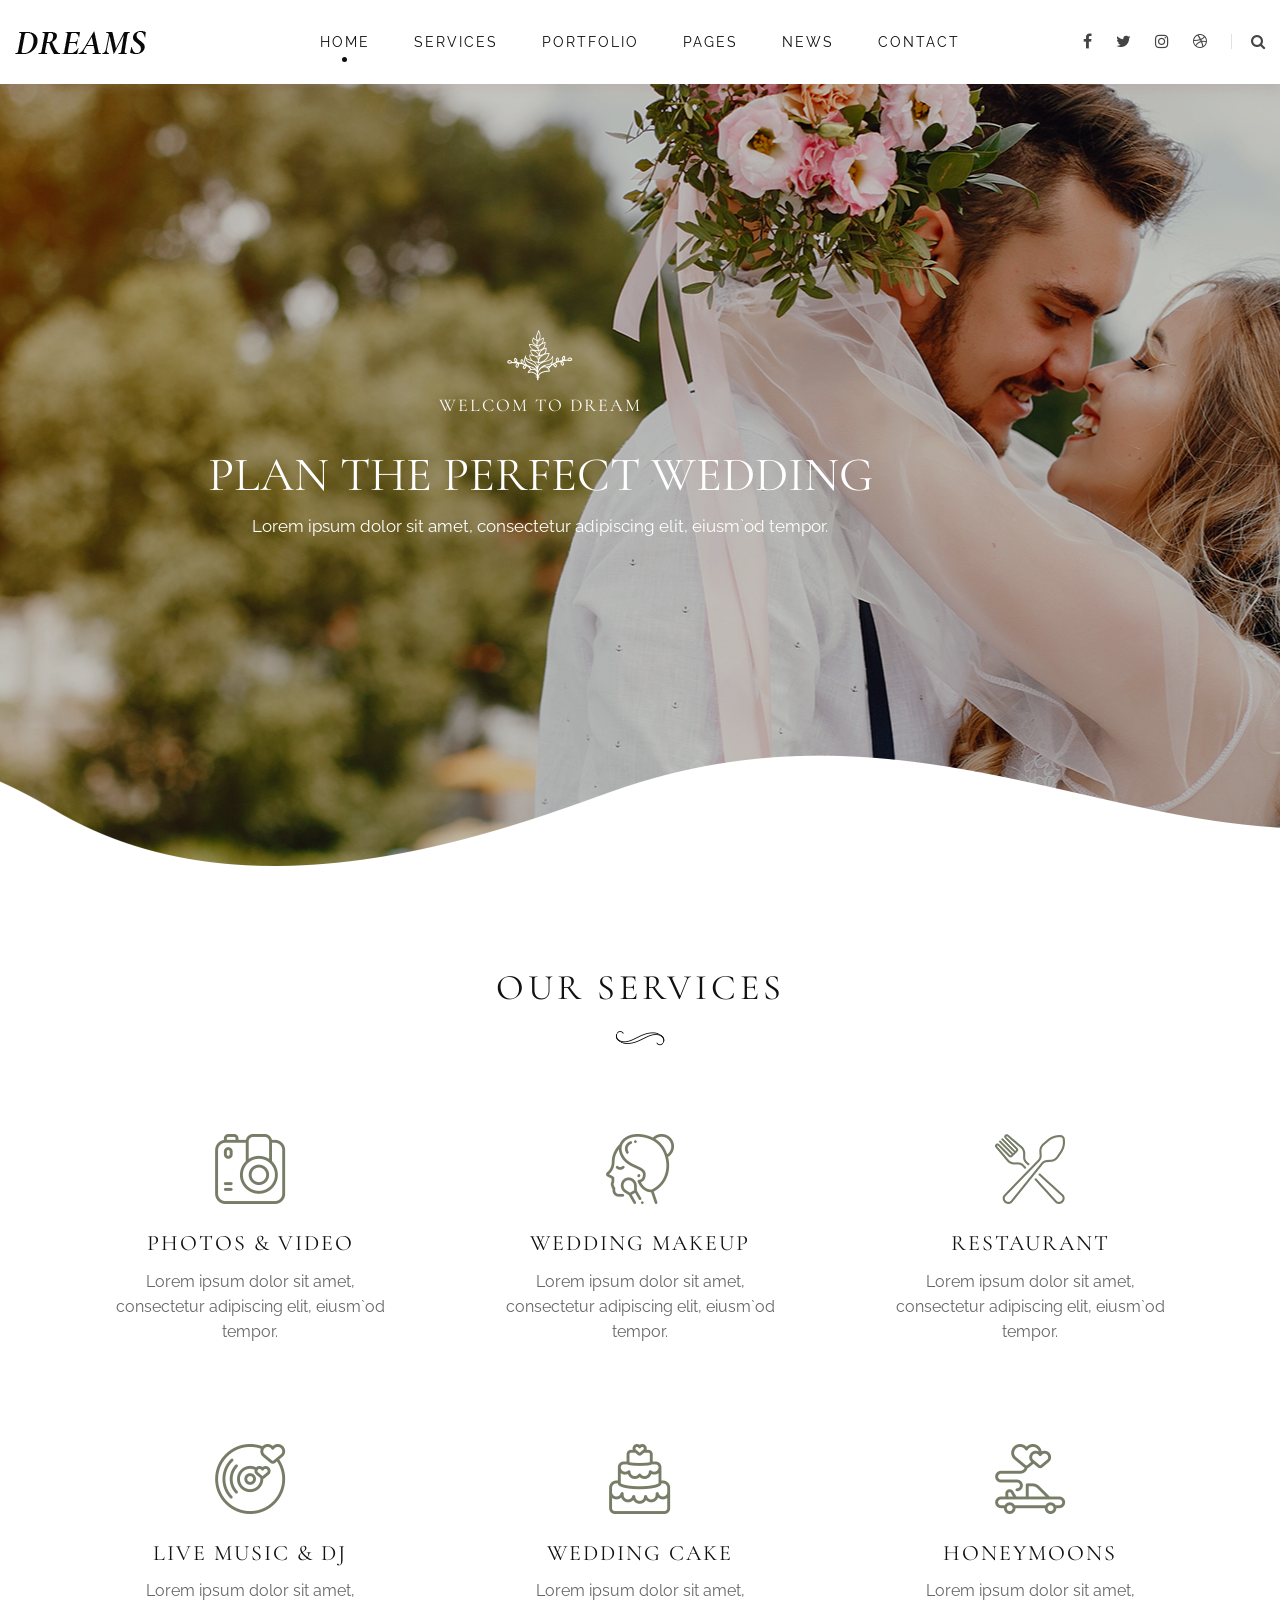
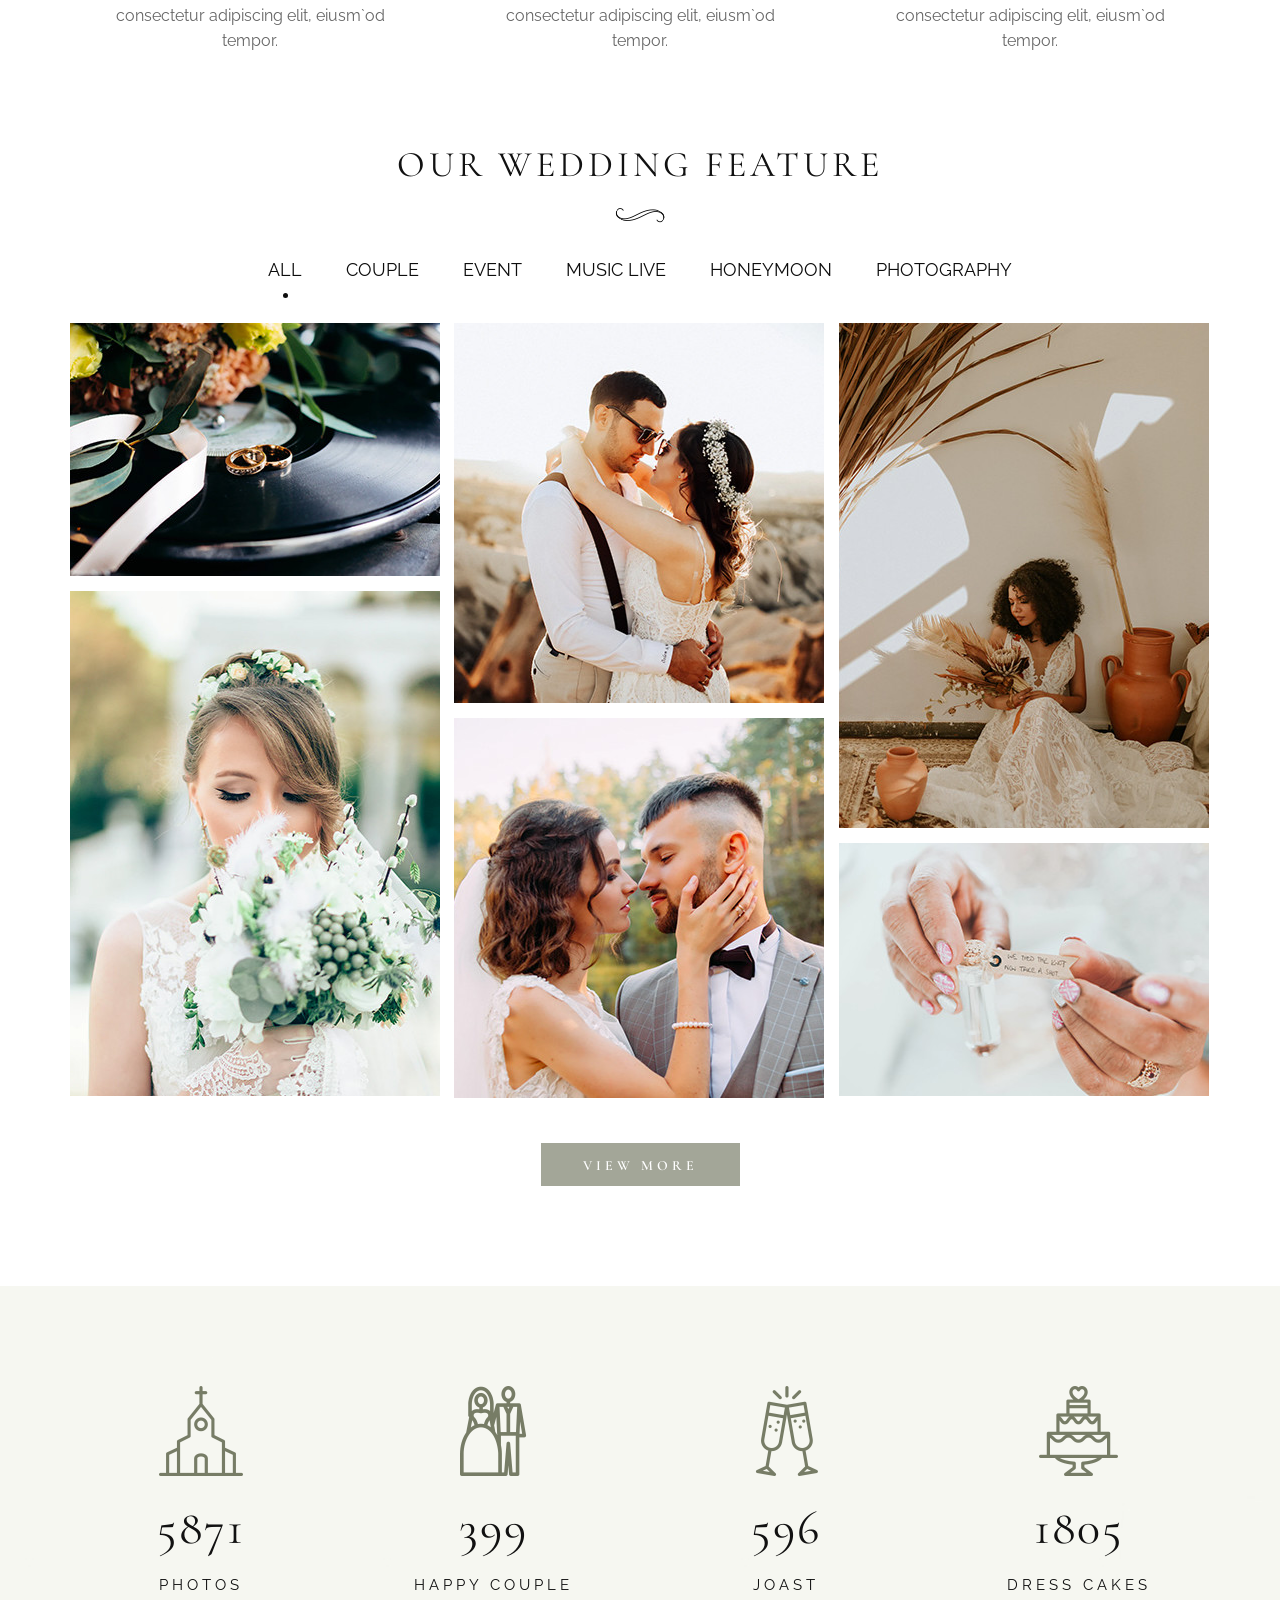
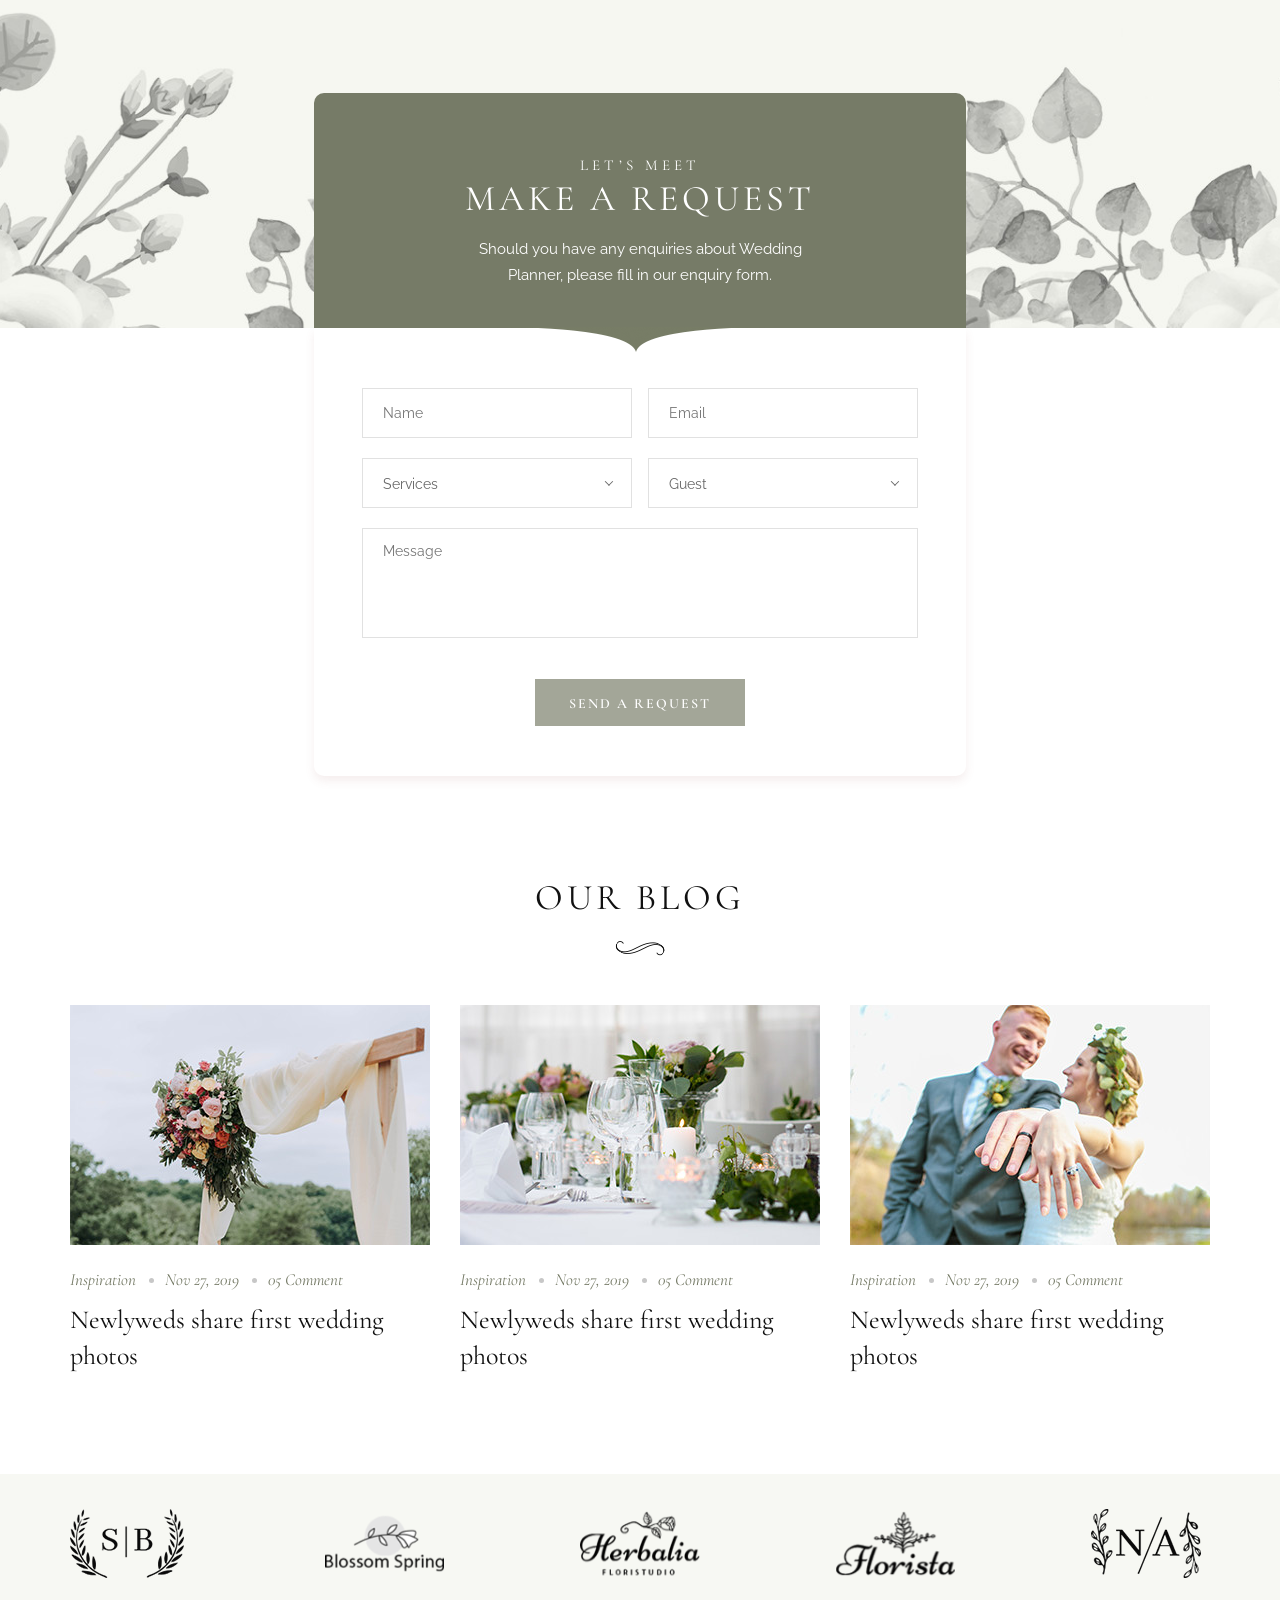
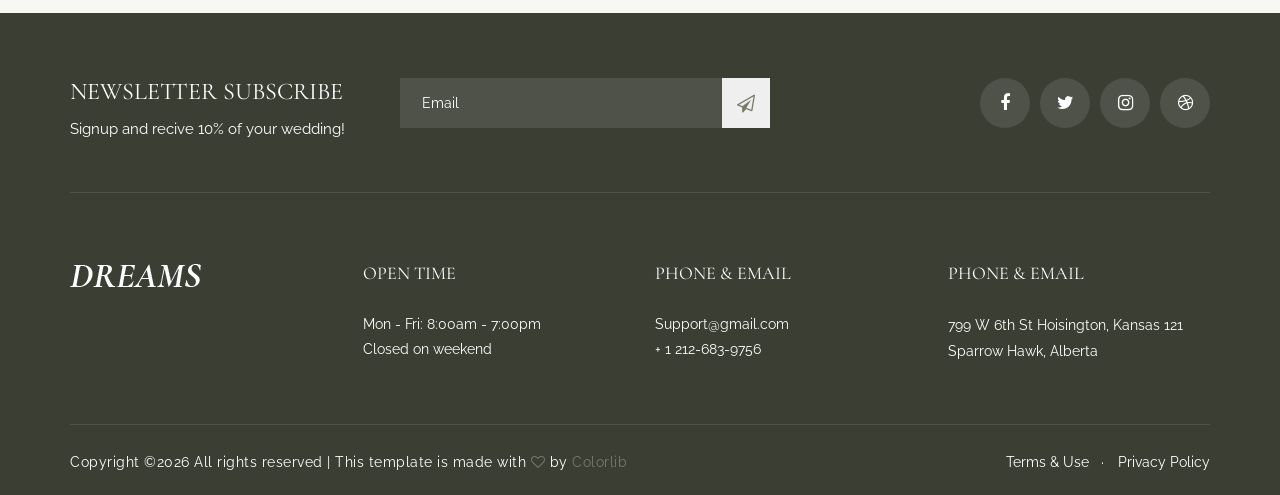
==== index.html @ 6c82a62d "added files" ====
<!DOCTYPE html>
<html lang="zxx">

<head>
    <meta charset="UTF-8">
    <meta name="description" content="Dreams Template">
    <meta name="keywords" content="Dreams, unica, creative, html">
    <meta name="viewport" content="width=device-width, initial-scale=1.0">
    <meta http-equiv="X-UA-Compatible" content="ie=edge">
    <title>Svatba Veroniky & Šimona | 2. října 2020 13:30</title>

    <!-- Google Font -->
    <link href="https://fonts.googleapis.com/css2?family=Raleway:wght@300;400;500;600;700;800;900&display=swap"
    rel="stylesheet">
    <link href="https://fonts.googleapis.com/css2?family=Cormorant+Garamond:wght@400;500;600;700&display=swap"
    rel="stylesheet">

    <!-- Css Styles -->
    <link rel="stylesheet" href="css/bootstrap.min.css" type="text/css">
    <link rel="stylesheet" href="css/font-awesome.min.css" type="text/css">
    <link rel="stylesheet" href="css/elegant-icons.css" type="text/css">
    <link rel="stylesheet" href="css/owl.carousel.min.css" type="text/css">
    <link rel="stylesheet" href="css/nice-select.css" type="text/css">
    <link rel="stylesheet" href="css/magnific-popup.css" type="text/css">
    <link rel="stylesheet" href="css/slicknav.min.css" type="text/css">
    <link rel="stylesheet" href="css/style.css" type="text/css">
</head>

<body>
    <!-- Page Preloder -->
    <div id="preloder">
        <div class="loader"></div>
    </div>

    <!-- Header Section Begin -->
    <header class="header">
        <div class="container-fluid">
            <div class="row">
                <div class="col-lg-2 col-md-2">
                    <div class="header__logo">
                        <a href="#"><img src="img/logo.png" alt=""></a>
                    </div>
                </div>
                <div class="col-lg-8 col-md-9">
                    <nav class="header__menu mobile-menu">
                        <ul>
                            <li class="active"><a href="./index.html">Home</a></li>
                            <li><a href="./services.html">Services</a></li>
                            <li><a href="./portfolio.html">Portfolio</a></li>
                            <li><a href="#">Pages</a>
                                <ul class="dropdown">
                                    <li><a href="./about.html">About</a></li>
                                    <li><a href="./team.html">Team</a></li>
                                    <li><a href="./blog-details.html">Blog Details</a></li>
                                </ul>
                            </li>
                            <li><a href="./blog.html">News</a></li>
                            <li><a href="./contact.html">Contact</a></li>
                        </ul>
                    </nav>
                </div>
                <div class="col-lg-2 col-md-1">
                    <div class="header__right">
                        <div class="header__right__social">
                            <a href="#"><i class="fa fa-facebook"></i></a>
                            <a href="#"><i class="fa fa-twitter"></i></a>
                            <a href="#"><i class="fa fa-instagram"></i></a>
                            <a href="#"><i class="fa fa-dribbble"></i></a>
                        </div>
                        <div class="header__right__search">
                            <a href="#" class="search-switch"><i class="fa fa-search"></i></a>
                        </div>
                    </div>
                </div>
            </div>
            <div id="mobile-menu-wrap"></div>
        </div>
    </header>
    <!-- Header End -->

    <!-- Hero Section Begin -->
    <section class="hero set-bg" data-setbg="img/hero.png">
        <div class="container-fluid">
            <div class="hero__text">
                <img src="img/icon/hi.png" alt="">
                <h5>Welcom to Dream</h5>
                <h2>Plan the perfect wedding</h2>
                <p>Lorem ipsum dolor sit amet, consectetur adipiscing elit, eiusm`od tempor. </p>
            </div>
        </div>
    </section>
    <!-- Hero Section End -->

    <!-- Services Section Begin -->
    <section class="services spad">
        <div class="container">
            <div class="row">
                <div class="col-lg-12">
                    <div class="section-title">
                        <h2>Our services</h2>
                        <img src="img/icon/ti.png" alt="">
                    </div>
                </div>
            </div>
            <div class="row">
                <div class="col-lg-4 col-md-6 col-sm-6">
                    <div class="services__item">
                        <img src="img/icon/si-1.png" alt="">
                        <h4>Photos & Video</h4>
                        <p>Lorem ipsum dolor sit amet, consectetur adipiscing elit, eiusm`od tempor.</p>
                    </div>
                </div>
                <div class="col-lg-4 col-md-6 col-sm-6">
                    <div class="services__item">
                        <img src="img/icon/si-2.png" alt="">
                        <h4>Wedding Makeup</h4>
                        <p>Lorem ipsum dolor sit amet, consectetur adipiscing elit, eiusm`od tempor.</p>
                    </div>
                </div>
                <div class="col-lg-4 col-md-6 col-sm-6">
                    <div class="services__item">
                        <img src="img/icon/si-3.png" alt="">
                        <h4>Restaurant</h4>
                        <p>Lorem ipsum dolor sit amet, consectetur adipiscing elit, eiusm`od tempor.</p>
                    </div>
                </div>
                <div class="col-lg-4 col-md-6 col-sm-6">
                    <div class="services__item">
                        <img src="img/icon/si-4.png" alt="">
                        <h4>Live Music & DJ</h4>
                        <p>Lorem ipsum dolor sit amet, consectetur adipiscing elit, eiusm`od tempor.</p>
                    </div>
                </div>
                <div class="col-lg-4 col-md-6 col-sm-6">
                    <div class="services__item">
                        <img src="img/icon/si-5.png" alt="">
                        <h4>Wedding cake</h4>
                        <p>Lorem ipsum dolor sit amet, consectetur adipiscing elit, eiusm`od tempor.</p>
                    </div>
                </div>
                <div class="col-lg-4 col-md-6 col-sm-6">
                    <div class="services__item">
                        <img src="img/icon/si-6.png" alt="">
                        <h4>Honeymoons</h4>
                        <p>Lorem ipsum dolor sit amet, consectetur adipiscing elit, eiusm`od tempor.</p>
                    </div>
                </div>
            </div>
        </div>
    </section>
    <!-- Services Section End -->

    <!-- Feature Section Begin -->
    <section class="features spad">
        <div class="container">
            <div class="row">
                <div class="col-lg-12">
                    <div class="section-title">
                        <h2>Our wedding feature</h2>
                        <img src="img/icon/ti.png" alt="">
                    </div>
                    <ul class="filter__controls">
                        <li class="active" data-filter="*">All</li>
                        <li data-filter=".couple">Couple</li>
                        <li data-filter=".event">Event</li>
                        <li data-filter=".music">Music Live</li>
                        <li data-filter=".honeymoon">Honeymoon</li>
                        <li data-filter=".photography">Photography</li>
                    </ul>
                </div>
            </div>
            <div class="feature__gallery">
                <div class="grid-sizer"></div>
                <div class="fg__item photography set-bg" data-setbg="img/features/feature-1.jpg">
                    <div class="fg__item__text">
                        <span>Ceremonies</span>
                        <h2>Christina & Evelyn</h2>
                    </div>
                </div>
                <div class="fg__item honeymoon mid_item set-bg" data-setbg="img/features/feature-2.jpg">
                    <div class="fg__item__text">
                        <span>Ceremonies</span>
                        <h2>Christina & Evelyn</h2>
                    </div>
                </div>
                <div class="fg__item music large_item set-bg" data-setbg="img/features/feature-3.jpg">
                    <div class="fg__item__text">
                        <span>Ceremonies</span>
                        <h2>Christina & Evelyn</h2>
                    </div>
                </div>
                <div class="fg__item event large_item set-bg" data-setbg="img/features/feature-4.jpg">
                    <div class="fg__item__text">
                        <span>Ceremonies</span>
                        <h2>Christina & Evelyn</h2>
                    </div>
                </div>
                <div class="fg__item couple mid_item set-bg" data-setbg="img/features/feature-5.jpg">
                    <div class="fg__item__text">
                        <span>Ceremonies</span>
                        <h2>Christina & Evelyn</h2>
                    </div>
                </div>
                <div class="fg__item photography set-bg" data-setbg="img/features/feature-6.jpg">
                    <div class="fg__item__text">
                        <span>Ceremonies</span>
                        <h2>Christina & Evelyn</h2>
                    </div>
                </div>
            </div>
            <div class="row">
                <div class="col-lg-12 text-center">
                    <div class="load__more">
                        <a href="#" class="primary-btn">View more</a>
                    </div>
                </div>
            </div>
        </div>
    </section>
    <!-- Feature Section End -->

    <!-- Counter Section Begin -->
    <div class="counter spad set-bg" data-setbg="img/counter-bg.jpg">
        <div class="container">
            <div class="row">
                <div class="col-lg-3 col-md-3 col-sm-6">
                    <div class="counter__item">
                        <img src="img/icon/ci-1.png" alt="">
                        <h2 class="counter_num">8365</h2>
                        <p>Photos</p>
                    </div>
                </div>
                <div class="col-lg-3 col-md-3 col-sm-6">
                    <div class="counter__item">
                        <img src="img/icon/ci-2.png" alt="">
                        <h2 class="counter_num">568</h2>
                        <p>Happy Couple</p>
                    </div>
                </div>
                <div class="col-lg-3 col-md-3 col-sm-6">
                    <div class="counter__item">
                        <img src="img/icon/ci-3.png" alt="">
                        <h2 class="counter_num">849</h2>
                        <p>Joast</p>
                    </div>
                </div>
                <div class="col-lg-3 col-md-3 col-sm-6">
                    <div class="counter__item">
                        <img src="img/icon/ci-4.png" alt="">
                        <h2 class="counter_num">2574</h2>
                        <p>Dress Cakes</p>
                    </div>
                </div>
            </div>
        </div>
    </div>
    <!-- Counter Section End -->

    <!-- Request Form Section Begin -->
    <section class="request">
        <div class="container">
            <div class="row d-flex justify-content-center">
                <div class="col-lg-7">
                    <div class="request__form">
                        <div class="section-title">
                            <span>let’s meet</span>
                            <h2>Make a request</h2>
                            <p>Should you have any enquiries about Wedding Planner, please fill in our enquiry form.</p>
                        </div>
                        <form action="#">
                            <div class="row">
                                <div class="col-lg-6 col-md-6 col-sm-6 px-2">
                                    <input type="text" placeholder="Name">
                                </div>
                                <div class="col-lg-6 col-md-6 col-sm-6 px-2">
                                    <input type="text" placeholder="Email">
                                </div>
                                <div class="col-lg-6 col-md-6 col-sm-6 px-2">
                                    <select>
                                        <option value="">Services</option>
                                        <option value="">Option 1</option>
                                        <option value="">Option 2</option>
                                    </select>
                                </div>
                                <div class="col-lg-6 col-md-6 col-sm-6 px-2">
                                    <select>
                                        <option value="">Guest</option>
                                        <option value="">Option 1</option>
                                        <option value="">Option 2</option>
                                    </select>
                                </div>
                                <div class="col-lg-12 px-2 text-center">
                                    <textarea placeholder="Message"></textarea>
                                    <button type="submit" class="site-btn">send a request</button>
                                </div>
                            </div>
                        </form>
                    </div>
                </div>
            </div>
        </div>
    </section>
    <!-- Request Form Section End -->

    <!-- Latest Blog Section Begin -->
    <section class="latest spad">
        <div class="container">
            <div class="row">
                <div class="col-lg-12">
                    <div class="section-title">
                        <h2>Our blog</h2>
                        <img src="img/icon/ti.png" alt="">
                    </div>
                </div>
            </div>
            <div class="row">
                <div class="col-lg-4 col-md-4 col-sm-6">
                    <div class="latest__item">
                        <img src="img/blog/latest-1.jpg" alt="">
                        <ul>
                            <li>Inspiration</li>
                            <li>Nov 27, 2019</li>
                            <li>05 Comment</li>
                        </ul>
                        <h4><a href="#">Newlyweds share first wedding photos</a></h4>
                    </div>
                </div>
                <div class="col-lg-4 col-md-4 col-sm-6">
                    <div class="latest__item">
                        <img src="img/blog/latest-2.jpg" alt="">
                        <ul>
                            <li>Inspiration</li>
                            <li>Nov 27, 2019</li>
                            <li>05 Comment</li>
                        </ul>
                        <h4><a href="#">Newlyweds share first wedding photos</a></h4>
                    </div>
                </div>
                <div class="col-lg-4 col-md-4 col-sm-6">
                    <div class="latest__item">
                        <img src="img/blog/latest-3.jpg" alt="">
                        <ul>
                            <li>Inspiration</li>
                            <li>Nov 27, 2019</li>
                            <li>05 Comment</li>
                        </ul>
                        <h4><a href="#">Newlyweds share first wedding photos</a></h4>
                    </div>
                </div>
            </div>
        </div>
    </section>
    <!-- Latest Blog Section End -->

    <!-- Logo Begin -->
    <div class="logo">
        <div class="container">
            <div class="row">
                <div class="col-lg-12">
                    <div class="logo__carousel owl-carousel">
                        <div class="logo__item">
                            <a href="#"><img src="img/logo-carousel/lc-1.png" alt=""></a>
                        </div>
                        <div class="logo__item">
                            <a href="#"><img src="img/logo-carousel/lc-2.png" alt=""></a>
                        </div>
                        <div class="logo__item">
                            <a href="#"><img src="img/logo-carousel/lc-3.png" alt=""></a>
                        </div>
                        <div class="logo__item">
                            <a href="#"><img src="img/logo-carousel/lc-4.png" alt=""></a>
                        </div>
                        <div class="logo__item">
                            <a href="#"><img src="img/logo-carousel/lc-5.png" alt=""></a>
                        </div>
                    </div>
                </div>
            </div>
        </div>
    </div>
    <!-- Logo End -->

    <!-- Footer Section Begin -->
    <footer class="footer">
        <div class="container">
            <div class="footer__top">
                <div class="row">
                    <div class="col-lg-8 col-md-6">
                        <div class="footer___subscribe">
                            <div class="footer__subscribe__text">
                                <h4>Newsletter Subscribe</h4>
                                <p>Signup and recive 10% of your wedding!</p>
                            </div>
                            <div class="footer__subscribe__form">
                                <form action="#">
                                    <input type="text" placeholder="Email">
                                    <button type="submit"><i class="fa fa-send-o"></i></button>
                                </form>
                            </div>
                        </div>
                    </div>
                    <div class="col-lg-4 col-md-6">
                        <div class="footer__social">
                            <a href="#"><i class="fa fa-facebook"></i></a>
                            <a href="#"><i class="fa fa-twitter"></i></a>
                            <a href="#"><i class="fa fa-instagram"></i></a>
                            <a href="#"><i class="fa fa-dribbble"></i></a>
                        </div>
                    </div>
                </div>
            </div>
            <div class="row">
                <div class="col-lg-3 col-md-3 col-sm-6">
                    <div class="footer__logo">
                        <a href="#"><img src="img/footer-logo.png" alt=""></a>
                    </div>
                </div>
                <div class="col-lg-3 col-md-3 col-sm-6">
                    <div class="footer__widget">
                        <h5>open time</h5>
                        <ul>
                            <li>Mon - Fri: 8:00am - 7:00pm</li>
                            <li>Closed on weekend</li>
                        </ul>
                    </div>
                </div>
                <div class="col-lg-3 col-md-3 col-sm-6">
                    <div class="footer__widget">
                        <h5>Phone & email</h5>
                        <ul>
                            <li>Support@gmail.com</li>
                            <li>+ 1 212-683-9756</li>
                        </ul>
                    </div>
                </div>
                <div class="col-lg-3 col-md-3 col-sm-6">
                    <div class="footer__widget">
                        <h5>Phone & email</h5>
                        <p>799 W 6th St Hoisington, Kansas 121 Sparrow Hawk, Alberta</p>
                    </div>
                </div>
            </div>
            <div class="footer__copyright">
                <div class="row">
                    <div class="col-lg-7 col-md-7">
                        <!-- Link back to Colorlib can't be removed. Template is licensed under CC BY 3.0. -->
                        <p class="footer__copyright__text">Copyright &copy;<script>
                            document.write(new Date().getFullYear());
                        </script> All rights reserved | This template is made with <i class="fa fa-heart-o"
                        aria-hidden="true"></i> by <a href="https://colorlib.com" target="_blank">Colorlib</a>
                    </p>
                    <!-- Link back to Colorlib can't be removed. Template is licensed under CC BY 3.0. -->
                </div>
                <div class="col-lg-5 col-md-5">
                    <ul class="footer__copyright__widget">
                        <li><a href="#">Terms & Use</a></li>
                        <li><a href="#">Privacy Policy</a></li>
                    </ul>
                </div>
            </div>
        </div>
    </div>
</footer>
<!-- Footer Section End -->

<!-- Search model Begin -->
<div class="search-model">
    <div class="h-100 d-flex align-items-center justify-content-center">
        <div class="search-close-switch"><i class="icon_close"></i></div>
        <form class="search-model-form">
            <input type="text" id="search-input" placeholder="Search here.....">
        </form>
    </div>
</div>
<!-- Search model end -->

<!-- Js Plugins -->
<script src="js/jquery-3.3.1.min.js"></script>
<script src="js/bootstrap.min.js"></script>
<script src="js/jquery.magnific-popup.min.js"></script>
<script src="js/mixitup.min.js"></script>
<script src="js/jquery.nice-select.min.js"></script>
<script src="js/isotope.pkgd.min.js"></script>
<script src="js/masonry.pkgd.min.js"></script>
<script src="js/jquery.slicknav.js"></script>
<script src="js/owl.carousel.min.js"></script>
<script src="js/main.js"></script>
</body>

</html>
---- css/elegant-icons.css ----
@font-face {
	font-family: 'ElegantIcons';
	src:url('../fonts/ElegantIcons.eot');
	src:url('../fonts/ElegantIcons.eot?#iefix') format('embedded-opentype'),
		url('../fonts/ElegantIcons.woff') format('woff'),
		url('../fonts/ElegantIcons.ttf') format('truetype'),
		url('../fonts/ElegantIcons.svg#ElegantIcons') format('svg');
	font-weight: normal;
	font-style: normal;
}

/* Use the following CSS code if you want to use data attributes for inserting your icons */
[data-icon]:before {
	font-family: 'ElegantIcons';
	content: attr(data-icon);
	speak: none;
	font-weight: normal;
	font-variant: normal;
	text-transform: none;
	line-height: 1;
	-webkit-font-smoothing: antialiased;
	-moz-osx-font-smoothing: grayscale;
}

/* Use the following CSS code if you want to have a class per icon */
/*
Instead of a list of all class selectors,
you can use the generic selector below, but it's slower:
[class*="your-class-prefix"] {
*/
.arrow_up, .arrow_down, .arrow_left, .arrow_right, .arrow_left-up, .arrow_right-up, .arrow_right-down, .arrow_left-down, .arrow-up-down, .arrow_up-down_alt, .arrow_left-right_alt, .arrow_left-right, .arrow_expand_alt2, .arrow_expand_alt, .arrow_condense, .arrow_expand, .arrow_move, .arrow_carrot-up, .arrow_carrot-down, .arrow_carrot-left, .arrow_carrot-right, .arrow_carrot-2up, .arrow_carrot-2down, .arrow_carrot-2left, .arrow_carrot-2right, .arrow_carrot-up_alt2, .arrow_carrot-down_alt2, .arrow_carrot-left_alt2, .arrow_carrot-right_alt2, .arrow_carrot-2up_alt2, .arrow_carrot-2down_alt2, .arrow_carrot-2left_alt2, .arrow_carrot-2right_alt2, .arrow_triangle-up, .arrow_triangle-down, .arrow_triangle-left, .arrow_triangle-right, .arrow_triangle-up_alt2, .arrow_triangle-down_alt2, .arrow_triangle-left_alt2, .arrow_triangle-right_alt2, .arrow_back, .icon_minus-06, .icon_plus, .icon_close, .icon_check, .icon_minus_alt2, .icon_plus_alt2, .icon_close_alt2, .icon_check_alt2, .icon_zoom-out_alt, .icon_zoom-in_alt, .icon_search, .icon_box-empty, .icon_box-selected, .icon_minus-box, .icon_plus-box, .icon_box-checked, .icon_circle-empty, .icon_circle-slelected, .icon_stop_alt2, .icon_stop, .icon_pause_alt2, .icon_pause, .icon_menu, .icon_menu-square_alt2, .icon_menu-circle_alt2, .icon_ul, .icon_ol, .icon_adjust-horiz, .icon_adjust-vert, .icon_document_alt, .icon_documents_alt, .icon_pencil, .icon_pencil-edit_alt, .icon_pencil-edit, .icon_folder-alt, .icon_folder-open_alt, .icon_folder-add_alt, .icon_info_alt, .icon_error-oct_alt, .icon_error-circle_alt, .icon_error-triangle_alt, .icon_question_alt2, .icon_question, .icon_comment_alt, .icon_chat_alt, .icon_vol-mute_alt, .icon_volume-low_alt, .icon_volume-high_alt, .icon_quotations, .icon_quotations_alt2, .icon_clock_alt, .icon_lock_alt, .icon_lock-open_alt, .icon_key_alt, .icon_cloud_alt, .icon_cloud-upload_alt, .icon_cloud-download_alt, .icon_image, .icon_images, .icon_lightbulb_alt, .icon_gift_alt, .icon_house_alt, .icon_genius, .icon_mobile, .icon_tablet, .icon_laptop, .icon_desktop, .icon_camera_alt, .icon_mail_alt, .icon_cone_alt, .icon_ribbon_alt, .icon_bag_alt, .icon_creditcard, .icon_cart_alt, .icon_paperclip, .icon_tag_alt, .icon_tags_alt, .icon_trash_alt, .icon_cursor_alt, .icon_mic_alt, .icon_compass_alt, .icon_pin_alt, .icon_pushpin_alt, .icon_map_alt, .icon_drawer_alt, .icon_toolbox_alt, .icon_book_alt, .icon_calendar, .icon_film, .icon_table, .icon_contacts_alt, .icon_headphones, .icon_lifesaver, .icon_piechart, .icon_refresh, .icon_link_alt, .icon_link, .icon_loading, .icon_blocked, .icon_archive_alt, .icon_heart_alt, .icon_star_alt, .icon_star-half_alt, .icon_star, .icon_star-half, .icon_tools, .icon_tool, .icon_cog, .icon_cogs, .arrow_up_alt, .arrow_down_alt, .arrow_left_alt, .arrow_right_alt, .arrow_left-up_alt, .arrow_right-up_alt, .arrow_right-down_alt, .arrow_left-down_alt, .arrow_condense_alt, .arrow_expand_alt3, .arrow_carrot_up_alt, .arrow_carrot-down_alt, .arrow_carrot-left_alt, .arrow_carrot-right_alt, .arrow_carrot-2up_alt, .arrow_carrot-2dwnn_alt, .arrow_carrot-2left_alt, .arrow_carrot-2right_alt, .arrow_triangle-up_alt, .arrow_triangle-down_alt, .arrow_triangle-left_alt, .arrow_triangle-right_alt, .icon_minus_alt, .icon_plus_alt, .icon_close_alt, .icon_check_alt, .icon_zoom-out, .icon_zoom-in, .icon_stop_alt, .icon_menu-square_alt, .icon_menu-circle_alt, .icon_document, .icon_documents, .icon_pencil_alt, .icon_folder, .icon_folder-open, .icon_folder-add, .icon_folder_upload, .icon_folder_download, .icon_info, .icon_error-circle, .icon_error-oct, .icon_error-triangle, .icon_question_alt, .icon_comment, .icon_chat, .icon_vol-mute, .icon_volume-low, .icon_volume-high, .icon_quotations_alt, .icon_clock, .icon_lock, .icon_lock-open, .icon_key, .icon_cloud, .icon_cloud-upload, .icon_cloud-download, .icon_lightbulb, .icon_gift, .icon_house, .icon_camera, .icon_mail, .icon_cone, .icon_ribbon, .icon_bag, .icon_cart, .icon_tag, .icon_tags, .icon_trash, .icon_cursor, .icon_mic, .icon_compass, .icon_pin, .icon_pushpin, .icon_map, .icon_drawer, .icon_toolbox, .icon_book, .icon_contacts, .icon_archive, .icon_heart, .icon_profile, .icon_group, .icon_grid-2x2, .icon_grid-3x3, .icon_music, .icon_pause_alt, .icon_phone, .icon_upload, .icon_download, .social_facebook, .social_twitter, .social_pinterest, .social_googleplus, .social_tumblr, .social_tumbleupon, .social_wordpress, .social_instagram, .social_dribbble, .social_vimeo, .social_linkedin, .social_rss, .social_deviantart, .social_share, .social_myspace, .social_skype, .social_youtube, .social_picassa, .social_googledrive, .social_flickr, .social_blogger, .social_spotify, .social_delicious, .social_facebook_circle, .social_twitter_circle, .social_pinterest_circle, .social_googleplus_circle, .social_tumblr_circle, .social_stumbleupon_circle, .social_wordpress_circle, .social_instagram_circle, .social_dribbble_circle, .social_vimeo_circle, .social_linkedin_circle, .social_rss_circle, .social_deviantart_circle, .social_share_circle, .social_myspace_circle, .social_skype_circle, .social_youtube_circle, .social_picassa_circle, .social_googledrive_alt2, .social_flickr_circle, .social_blogger_circle, .social_spotify_circle, .social_delicious_circle, .social_facebook_square, .social_twitter_square, .social_pinterest_square, .social_googleplus_square, .social_tumblr_square, .social_stumbleupon_square, .social_wordpress_square, .social_instagram_square, .social_dribbble_square, .social_vimeo_square, .social_linkedin_square, .social_rss_square, .social_deviantart_square, .social_share_square, .social_myspace_square, .social_skype_square, .social_youtube_square, .social_picassa_square, .social_googledrive_square, .social_flickr_square, .social_blogger_square, .social_spotify_square, .social_delicious_square, .icon_printer, .icon_calulator, .icon_building, .icon_floppy, .icon_drive, .icon_search-2, .icon_id, .icon_id-2, .icon_puzzle, .icon_like, .icon_dislike, .icon_mug, .icon_currency, .icon_wallet, .icon_pens, .icon_easel, .icon_flowchart, .icon_datareport, .icon_briefcase, .icon_shield, .icon_percent, .icon_globe, .icon_globe-2, .icon_target, .icon_hourglass, .icon_balance, .icon_rook, .icon_printer-alt, .icon_calculator_alt, .icon_building_alt, .icon_floppy_alt, .icon_drive_alt, .icon_search_alt, .icon_id_alt, .icon_id-2_alt, .icon_puzzle_alt, .icon_like_alt, .icon_dislike_alt, .icon_mug_alt, .icon_currency_alt, .icon_wallet_alt, .icon_pens_alt, .icon_easel_alt, .icon_flowchart_alt, .icon_datareport_alt, .icon_briefcase_alt, .icon_shield_alt, .icon_percent_alt, .icon_globe_alt, .icon_clipboard {
	font-family: 'ElegantIcons';
	speak: none;
	font-style: normal;
	font-weight: normal;
	font-variant: normal;
	text-transform: none;
	line-height: 1;
	-webkit-font-smoothing: antialiased;
}
.arrow_up:before {
	content: "\21";
}
.arrow_down:before {
	content: "\22";
}
.arrow_left:before {
	content: "\23";
}
.arrow_right:before {
	content: "\24";
}
.arrow_left-up:before {
	content: "\25";
}
.arrow_right-up:before {
	content: "\26";
}
.arrow_right-down:before {
	content: "\27";
}
.arrow_left-down:before {
	content: "\28";
}
.arrow-up-down:before {
	content: "\29";
}
.arrow_up-down_alt:before {
	content: "\2a";
}
.arrow_left-right_alt:before {
	content: "\2b";
}
.arrow_left-right:before {
	content: "\2c";
}
.arrow_expand_alt2:before {
	content: "\2d";
}
.arrow_expand_alt:before {
	content: "\2e";
}
.arrow_condense:before {
	content: "\2f";
}
.arrow_expand:before {
	content: "\30";
}
.arrow_move:before {
	content: "\31";
}
.arrow_carrot-up:before {
	content: "\32";
}
.arrow_carrot-down:before {
	content: "\33";
}
.arrow_carrot-left:before {
	content: "\34";
}
.arrow_carrot-right:before {
	content: "\35";
}
.arrow_carrot-2up:before {
	content: "\36";
}
.arrow_carrot-2down:before {
	content: "\37";
}
.arrow_carrot-2left:before {
	content: "\38";
}
.arrow_carrot-2right:before {
	content: "\39";
}
.arrow_carrot-up_alt2:before {
	content: "\3a";
}
.arrow_carrot-down_alt2:before {
	content: "\3b";
}
.arrow_carrot-left_alt2:before {
	content: "\3c";
}
.arrow_carrot-right_alt2:before {
	content: "\3d";
}
.arrow_carrot-2up_alt2:before {
	content: "\3e";
}
.arrow_carrot-2down_alt2:before {
	content: "\3f";
}
.arrow_carrot-2left_alt2:before {
	content: "\40";
}
.arrow_carrot-2right_alt2:before {
	content: "\41";
}
.arrow_triangle-up:before {
	content: "\42";
}
.arrow_triangle-down:before {
	content: "\43";
}
.arrow_triangle-left:before {
	content: "\44";
}
.arrow_triangle-right:before {
	content: "\45";
}
.arrow_triangle-up_alt2:before {
	content: "\46";
}
.arrow_triangle-down_alt2:before {
	content: "\47";
}
.arrow_triangle-left_alt2:before {
	content: "\48";
}
.arrow_triangle-right_alt2:before {
	content: "\49";
}
.arrow_back:before {
	content: "\4a";
}
.icon_minus-06:before {
	content: "\4b";
}
.icon_plus:before {
	content: "\4c";
}
.icon_close:before {
	content: "\4d";
}
.icon_check:before {
	content: "\4e";
}
.icon_minus_alt2:before {
	content: "\4f";
}
.icon_plus_alt2:before {
	content: "\50";
}
.icon_close_alt2:before {
	content: "\51";
}
.icon_check_alt2:before {
	content: "\52";
}
.icon_zoom-out_alt:before {
	content: "\53";
}
.icon_zoom-in_alt:before {
	content: "\54";
}
.icon_search:before {
	content: "\55";
}
.icon_box-empty:before {
	content: "\56";
}
.icon_box-selected:before {
	content: "\57";
}
.icon_minus-box:before {
	content: "\58";
}
.icon_plus-box:before {
	content: "\59";
}
.icon_box-checked:before {
	content: "\5a";
}
.icon_circle-empty:before {
	content: "\5b";
}
.icon_circle-slelected:before {
	content: "\5c";
}
.icon_stop_alt2:before {
	content: "\5d";
}
.icon_stop:before {
	content: "\5e";
}
.icon_pause_alt2:before {
	content: "\5f";
}
.icon_pause:before {
	content: "\60";
}
.icon_menu:before {
	content: "\61";
}
.icon_menu-square_alt2:before {
	content: "\62";
}
.icon_menu-circle_alt2:before {
	content: "\63";
}
.icon_ul:before {
	content: "\64";
}
.icon_ol:before {
	content: "\65";
}
.icon_adjust-horiz:before {
	content: "\66";
}
.icon_adjust-vert:before {
	content: "\67";
}
.icon_document_alt:before {
	content: "\68";
}
.icon_documents_alt:before {
	content: "\69";
}
.icon_pencil:before {
	content: "\6a";
}
.icon_pencil-edit_alt:before {
	content: "\6b";
}
.icon_pencil-edit:before {
	content: "\6c";
}
.icon_folder-alt:before {
	content: "\6d";
}
.icon_folder-open_alt:before {
	content: "\6e";
}
.icon_folder-add_alt:before {
	content: "\6f";
}
.icon_info_alt:before {
	content: "\70";
}
.icon_error-oct_alt:before {
	content: "\71";
}
.icon_error-circle_alt:before {
	content: "\72";
}
.icon_error-triangle_alt:before {
	content: "\73";
}
.icon_question_alt2:before {
	content: "\74";
}
.icon_question:before {
	content: "\75";
}
.icon_comment_alt:before {
	content: "\76";
}
.icon_chat_alt:before {
	content: "\77";
}
.icon_vol-mute_alt:before {
	content: "\78";
}
.icon_volume-low_alt:before {
	content: "\79";
}
.icon_volume-high_alt:before {
	content: "\7a";
}
.icon_quotations:before {
	content: "\7b";
}
.icon_quotations_alt2:before {
	content: "\7c";
}
.icon_clock_alt:before {
	content: "\7d";
}
.icon_lock_alt:before {
	content: "\7e";
}
.icon_lock-open_alt:before {
	content: "\e000";
}
.icon_key_alt:before {
	content: "\e001";
}
.icon_cloud_alt:before {
	content: "\e002";
}
.icon_cloud-upload_alt:before {
	content: "\e003";
}
.icon_cloud-download_alt:before {
	content: "\e004";
}
.icon_image:before {
	content: "\e005";
}
.icon_images:before {
	content: "\e006";
}
.icon_lightbulb_alt:before {
	content: "\e007";
}
.icon_gift_alt:before {
	content: "\e008";
}
.icon_house_alt:before {
	content: "\e009";
}
.icon_genius:before {
	content: "\e00a";
}
.icon_mobile:before {
	content: "\e00b";
}
.icon_tablet:before {
	content: "\e00c";
}
.icon_laptop:before {
	content: "\e00d";
}
.icon_desktop:before {
	content: "\e00e";
}
.icon_camera_alt:before {
	content: "\e00f";
}
.icon_mail_alt:before {
	content: "\e010";
}
.icon_cone_alt:before {
	content: "\e011";
}
.icon_ribbon_alt:before {
	content: "\e012";
}
.icon_bag_alt:before {
	content: "\e013";
}
.icon_creditcard:before {
	content: "\e014";
}
.icon_cart_alt:before {
	content: "\e015";
}
.icon_paperclip:before {
	content: "\e016";
}
.icon_tag_alt:before {
	content: "\e017";
}
.icon_tags_alt:before {
	content: "\e018";
}
.icon_trash_alt:before {
	content: "\e019";
}
.icon_cursor_alt:before {
	content: "\e01a";
}
.icon_mic_alt:before {
	content: "\e01b";
}
.icon_compass_alt:before {
	content: "\e01c";
}
.icon_pin_alt:before {
	content: "\e01d";
}
.icon_pushpin_alt:before {
	content: "\e01e";
}
.icon_map_alt:before {
	content: "\e01f";
}
.icon_drawer_alt:before {
	content: "\e020";
}
.icon_toolbox_alt:before {
	content: "\e021";
}
.icon_book_alt:before {
	content: "\e022";
}
.icon_calendar:before {
	content: "\e023";
}
.icon_film:before {
	content: "\e024";
}
.icon_table:before {
	content: "\e025";
}
.icon_contacts_alt:before {
	content: "\e026";
}
.icon_headphones:before {
	content: "\e027";
}
.icon_lifesaver:before {
	content: "\e028";
}
.icon_piechart:before {
	content: "\e029";
}
.icon_refresh:before {
	content: "\e02a";
}
.icon_link_alt:before {
	content: "\e02b";
}
.icon_link:before {
	content: "\e02c";
}
.icon_loading:before {
	content: "\e02d";
}
.icon_blocked:before {
	content: "\e02e";
}
.icon_archive_alt:before {
	content: "\e02f";
}
.icon_heart_alt:before {
	content: "\e030";
}
.icon_star_alt:before {
	content: "\e031";
}
.icon_star-half_alt:before {
	content: "\e032";
}
.icon_star:before {
	content: "\e033";
}
.icon_star-half:before {
	content: "\e034";
}
.icon_tools:before {
	content: "\e035";
}
.icon_tool:before {
	content: "\e036";
}
.icon_cog:before {
	content: "\e037";
}
.icon_cogs:before {
	content: "\e038";
}
.arrow_up_alt:before {
	content: "\e039";
}
.arrow_down_alt:before {
	content: "\e03a";
}
.arrow_left_alt:before {
	content: "\e03b";
}
.arrow_right_alt:before {
	content: "\e03c";
}
.arrow_left-up_alt:before {
	content: "\e03d";
}
.arrow_right-up_alt:before {
	content: "\e03e";
}
.arrow_right-down_alt:before {
	content: "\e03f";
}
.arrow_left-down_alt:before {
	content: "\e040";
}
.arrow_condense_alt:before {
	content: "\e041";
}
.arrow_expand_alt3:before {
	content: "\e042";
}
.arrow_carrot_up_alt:before {
	content: "\e043";
}
.arrow_carrot-down_alt:before {
	content: "\e044";
}
.arrow_carrot-left_alt:before {
	content: "\e045";
}
.arrow_carrot-right_alt:before {
	content: "\e046";
}
.arrow_carrot-2up_alt:before {
	content: "\e047";
}
.arrow_carrot-2dwnn_alt:before {
	content: "\e048";
}
.arrow_carrot-2left_alt:before {
	content: "\e049";
}
.arrow_carrot-2right_alt:before {
	content: "\e04a";
}
.arrow_triangle-up_alt:before {
	content: "\e04b";
}
.arrow_triangle-down_alt:before {
	content: "\e04c";
}
.arrow_triangle-left_alt:before {
	content: "\e04d";
}
.arrow_triangle-right_alt:before {
	content: "\e04e";
}
.icon_minus_alt:before {
	content: "\e04f";
}
.icon_plus_alt:before {
	content: "\e050";
}
.icon_close_alt:before {
	content: "\e051";
}
.icon_check_alt:before {
	content: "\e052";
}
.icon_zoom-out:before {
	content: "\e053";
}
.icon_zoom-in:before {
	content: "\e054";
}
.icon_stop_alt:before {
	content: "\e055";
}
.icon_menu-square_alt:before {
	content: "\e056";
}
.icon_menu-circle_alt:before {
	content: "\e057";
}
.icon_document:before {
	content: "\e058";
}
.icon_documents:before {
	content: "\e059";
}
.icon_pencil_alt:before {
	content: "\e05a";
}
.icon_folder:before {
	content: "\e05b";
}
.icon_folder-open:before {
	content: "\e05c";
}
.icon_folder-add:before {
	content: "\e05d";
}
.icon_folder_upload:before {
	content: "\e05e";
}
.icon_folder_download:before {
	content: "\e05f";
}
.icon_info:before {
	content: "\e060";
}
.icon_error-circle:before {
	content: "\e061";
}
.icon_error-oct:before {
	content: "\e062";
}
.icon_error-triangle:before {
	content: "\e063";
}
.icon_question_alt:before {
	content: "\e064";
}
.icon_comment:before {
	content: "\e065";
}
.icon_chat:before {
	content: "\e066";
}
.icon_vol-mute:before {
	content: "\e067";
}
.icon_volume-low:before {
	content: "\e068";
}
.icon_volume-high:before {
	content: "\e069";
}
.icon_quotations_alt:before {
	content: "\e06a";
}
.icon_clock:before {
	content: "\e06b";
}
.icon_lock:before {
	content: "\e06c";
}
.icon_lock-open:before {
	content: "\e06d";
}
.icon_key:before {
	content: "\e06e";
}
.icon_cloud:before {
	content: "\e06f";
}
.icon_cloud-upload:before {
	content: "\e070";
}
.icon_cloud-download:before {
	content: "\e071";
}
.icon_lightbulb:before {
	content: "\e072";
}
.icon_gift:before {
	content: "\e073";
}
.icon_house:before {
	content: "\e074";
}
.icon_camera:before {
	content: "\e075";
}
.icon_mail:before {
	content: "\e076";
}
.icon_cone:before {
	content: "\e077";
}
.icon_ribbon:before {
	content: "\e078";
}
.icon_bag:before {
	content: "\e079";
}
.icon_cart:before {
	content: "\e07a";
}
.icon_tag:before {
	content: "\e07b";
}
.icon_tags:before {
	content: "\e07c";
}
.icon_trash:before {
	content: "\e07d";
}
.icon_cursor:before {
	content: "\e07e";
}
.icon_mic:before {
	content: "\e07f";
}
.icon_compass:before {
	content: "\e080";
}
.icon_pin:before {
	content: "\e081";
}
.icon_pushpin:before {
	content: "\e082";
}
.icon_map:before {
	content: "\e083";
}
.icon_drawer:before {
	content: "\e084";
}
.icon_toolbox:before {
	content: "\e085";
}
.icon_book:before {
	content: "\e086";
}
.icon_contacts:before {
	content: "\e087";
}
.icon_archive:before {
	content: "\e088";
}
.icon_heart:before {
	content: "\e089";
}
.icon_profile:before {
	content: "\e08a";
}
.icon_group:before {
	content: "\e08b";
}
.icon_grid-2x2:before {
	content: "\e08c";
}
.icon_grid-3x3:before {
	content: "\e08d";
}
.icon_music:before {
	content: "\e08e";
}
.icon_pause_alt:before {
	content: "\e08f";
}
.icon_phone:before {
	content: "\e090";
}
.icon_upload:before {
	content: "\e091";
}
.icon_download:before {
	content: "\e092";
}
.social_facebook:before {
	content: "\e093";
}
.social_twitter:before {
	content: "\e094";
}
.social_pinterest:before {
	content: "\e095";
}
.social_googleplus:before {
	content: "\e096";
}
.social_tumblr:before {
	content: "\e097";
}
.social_tumbleupon:before {
	content: "\e098";
}
.social_wordpress:before {
	content: "\e099";
}
.social_instagram:before {
	content: "\e09a";
}
.social_dribbble:before {
	content: "\e09b";
}
.social_vimeo:before {
	content: "\e09c";
}
.social_linkedin:before {
	content: "\e09d";
}
.social_rss:before {
	content: "\e09e";
}
.social_deviantart:before {
	content: "\e09f";
}
.social_share:before {
	content: "\e0a0";
}
.social_myspace:before {
	content: "\e0a1";
}
.social_skype:before {
	content: "\e0a2";
}
.social_youtube:before {
	content: "\e0a3";
}
.social_picassa:before {
	content: "\e0a4";
}
.social_googledrive:before {
	content: "\e0a5";
}
.social_flickr:before {
	content: "\e0a6";
}
.social_blogger:before {
	content: "\e0a7";
}
.social_spotify:before {
	content: "\e0a8";
}
.social_delicious:before {
	content: "\e0a9";
}
.social_facebook_circle:before {
	content: "\e0aa";
}
.social_twitter_circle:before {
	content: "\e0ab";
}
.social_pinterest_circle:before {
	content: "\e0ac";
}
.social_googleplus_circle:before {
	content: "\e0ad";
}
.social_tumblr_circle:before {
	content: "\e0ae";
}
.social_stumbleupon_circle:before {
	content: "\e0af";
}
.social_wordpress_circle:before {
	content: "\e0b0";
}
.social_instagram_circle:before {
	content: "\e0b1";
}
.social_dribbble_circle:before {
	content: "\e0b2";
}
.social_vimeo_circle:before {
	content: "\e0b3";
}
.social_linkedin_circle:before {
	content: "\e0b4";
}
.social_rss_circle:before {
	content: "\e0b5";
}
.social_deviantart_circle:before {
	content: "\e0b6";
}
.social_share_circle:before {
	content: "\e0b7";
}
.social_myspace_circle:before {
	content: "\e0b8";
}
.social_skype_circle:before {
	content: "\e0b9";
}
.social_youtube_circle:before {
	content: "\e0ba";
}
.social_picassa_circle:before {
	content: "\e0bb";
}
.social_googledrive_alt2:before {
	content: "\e0bc";
}
.social_flickr_circle:before {
	content: "\e0bd";
}
.social_blogger_circle:before {
	content: "\e0be";
}
.social_spotify_circle:before {
	content: "\e0bf";
}
.social_delicious_circle:before {
	content: "\e0c0";
}
.social_facebook_square:before {
	content: "\e0c1";
}
.social_twitter_square:before {
	content: "\e0c2";
}
.social_pinterest_square:before {
	content: "\e0c3";
}
.social_googleplus_square:before {
	content: "\e0c4";
}
.social_tumblr_square:before {
	content: "\e0c5";
}
.social_stumbleupon_square:before {
	content: "\e0c6";
}
.social_wordpress_square:before {
	content: "\e0c7";
}
.social_instagram_square:before {
	content: "\e0c8";
}
.social_dribbble_square:before {
	content: "\e0c9";
}
.social_vimeo_square:before {
	content: "\e0ca";
}
.social_linkedin_square:before {
	content: "\e0cb";
}
.social_rss_square:before {
	content: "\e0cc";
}
.social_deviantart_square:before {
	content: "\e0cd";
}
.social_share_square:before {
	content: "\e0ce";
}
.social_myspace_square:before {
	content: "\e0cf";
}
.social_skype_square:before {
	content: "\e0d0";
}
.social_youtube_square:before {
	content: "\e0d1";
}
.social_picassa_square:before {
	content: "\e0d2";
}
.social_googledrive_square:before {
	content: "\e0d3";
}
.social_flickr_square:before {
	content: "\e0d4";
}
.social_blogger_square:before {
	content: "\e0d5";
}
.social_spotify_square:before {
	content: "\e0d6";
}
.social_delicious_square:before {
	content: "\e0d7";
}
.icon_printer:before {
	content: "\e103";
}
.icon_calulator:before {
	content: "\e0ee";
}
.icon_building:before {
	content: "\e0ef";
}
.icon_floppy:before {
	content: "\e0e8";
}
.icon_drive:before {
	content: "\e0ea";
}
.icon_search-2:before {
	content: "\e101";
}
.icon_id:before {
	content: "\e107";
}
.icon_id-2:before {
	content: "\e108";
}
.icon_puzzle:before {
	content: "\e102";
}
.icon_like:before {
	content: "\e106";
}
.icon_dislike:before {
	content: "\e0eb";
}
.icon_mug:before {
	content: "\e105";
}
.icon_currency:before {
	content: "\e0ed";
}
.icon_wallet:before {
	content: "\e100";
}
.icon_pens:before {
	content: "\e104";
}
.icon_easel:before {
	content: "\e0e9";
}
.icon_flowchart:before {
	content: "\e109";
}
.icon_datareport:before {
	content: "\e0ec";
}
.icon_briefcase:before {
	content: "\e0fe";
}
.icon_shield:before {
	content: "\e0f6";
}
.icon_percent:before {
	content: "\e0fb";
}
.icon_globe:before {
	content: "\e0e2";
}
.icon_globe-2:before {
	content: "\e0e3";
}
.icon_target:before {
	content: "\e0f5";
}
.icon_hourglass:before {
	content: "\e0e1";
}
.icon_balance:before {
	content: "\e0ff";
}
.icon_rook:before {
	content: "\e0f8";
}
.icon_printer-alt:before {
	content: "\e0fa";
}
.icon_calculator_alt:before {
	content: "\e0e7";
}
.icon_building_alt:before {
	content: "\e0fd";
}
.icon_floppy_alt:before {
	content: "\e0e4";
}
.icon_drive_alt:before {
	content: "\e0e5";
}
.icon_search_alt:before {
	content: "\e0f7";
}
.icon_id_alt:before {
	content: "\e0e0";
}
.icon_id-2_alt:before {
	content: "\e0fc";
}
.icon_puzzle_alt:before {
	content: "\e0f9";
}
.icon_like_alt:before {
	content: "\e0dd";
}
.icon_dislike_alt:before {
	content: "\e0f1";
}
.icon_mug_alt:before {
	content: "\e0dc";
}
.icon_currency_alt:before {
	content: "\e0f3";
}
.icon_wallet_alt:before {
	content: "\e0d8";
}
.icon_pens_alt:before {
	content: "\e0db";
}
.icon_easel_alt:before {
	content: "\e0f0";
}
.icon_flowchart_alt:before {
	content: "\e0df";
}
.icon_datareport_alt:before {
	content: "\e0f2";
}
.icon_briefcase_alt:before {
	content: "\e0f4";
}
.icon_shield_alt:before {
	content: "\e0d9";
}
.icon_percent_alt:before {
	content: "\e0da";
}
.icon_globe_alt:before {
	content: "\e0de";
}
.icon_clipboard:before {
	content: "\e0e6";
}


	.glyph {
		float: left;
		text-align: center;
		padding: .75em;
		margin: .4em 1.5em .75em 0;
		width: 6em;
text-shadow: none;
	}
        .glyph_big {
        font-size: 128px;
        color: #59c5dc;
        float: left;
        margin-right: 20px;
        }

        .glyph div { padding-bottom: 10px;}

	.glyph input {
		font-family: consolas, monospace;
		font-size: 12px;
		width: 100%;
		text-align: center;
		border: 0;
		box-shadow: 0 0 0 1px #ccc;
		padding: .2em;
                -moz-border-radius: 5px;
                -webkit-border-radius: 5px;
	}
	.centered {
		margin-left: auto;
		margin-right: auto;
	}
	.glyph .fs1 {
		font-size: 2em;
	}
---- css/nice-select.css ----
.nice-select {
  -webkit-tap-highlight-color: transparent;
  background-color: #fff;
  border-radius: 5px;
  border: solid 1px #e8e8e8;
  box-sizing: border-box;
  clear: both;
  cursor: pointer;
  display: block;
  float: left;
  font-family: inherit;
  font-size: 14px;
  font-weight: normal;
  height: 42px;
  line-height: 40px;
  outline: none;
  padding-left: 18px;
  padding-right: 30px;
  position: relative;
  text-align: left !important;
  -webkit-transition: all 0.2s ease-in-out;
  transition: all 0.2s ease-in-out;
  -webkit-user-select: none;
     -moz-user-select: none;
      -ms-user-select: none;
          user-select: none;
  white-space: nowrap;
  width: auto; }
  .nice-select:hover {
    border-color: #dbdbdb; }
  .nice-select:active, .nice-select.open, .nice-select:focus {
    border-color: #999; }
  .nice-select:after {
    border-bottom: 2px solid #999;
    border-right: 2px solid #999;
    content: '';
    display: block;
    height: 5px;
    margin-top: -4px;
    pointer-events: none;
    position: absolute;
    right: 12px;
    top: 50%;
    -webkit-transform-origin: 66% 66%;
        -ms-transform-origin: 66% 66%;
            transform-origin: 66% 66%;
    -webkit-transform: rotate(45deg);
        -ms-transform: rotate(45deg);
            transform: rotate(45deg);
    -webkit-transition: all 0.15s ease-in-out;
    transition: all 0.15s ease-in-out;
    width: 5px; }
  .nice-select.open:after {
    -webkit-transform: rotate(-135deg);
        -ms-transform: rotate(-135deg);
            transform: rotate(-135deg); }
  .nice-select.open .list {
    opacity: 1;
    pointer-events: auto;
    -webkit-transform: scale(1) translateY(0);
        -ms-transform: scale(1) translateY(0);
            transform: scale(1) translateY(0); }
  .nice-select.disabled {
    border-color: #ededed;
    color: #999;
    pointer-events: none; }
    .nice-select.disabled:after {
      border-color: #cccccc; }
  .nice-select.wide {
    width: 100%; }
    .nice-select.wide .list {
      left: 0 !important;
      right: 0 !important; }
  .nice-select.right {
    float: right; }
    .nice-select.right .list {
      left: auto;
      right: 0; }
  .nice-select.small {
    font-size: 12px;
    height: 36px;
    line-height: 34px; }
    .nice-select.small:after {
      height: 4px;
      width: 4px; }
    .nice-select.small .option {
      line-height: 34px;
      min-height: 34px; }
  .nice-select .list {
    background-color: #fff;
    border-radius: 5px;
    box-shadow: 0 0 0 1px rgba(68, 68, 68, 0.11);
    box-sizing: border-box;
    margin-top: 4px;
    opacity: 0;
    overflow: hidden;
    padding: 0;
    pointer-events: none;
    position: absolute;
    top: 100%;
    left: 0;
    -webkit-transform-origin: 50% 0;
        -ms-transform-origin: 50% 0;
            transform-origin: 50% 0;
    -webkit-transform: scale(0.75) translateY(-21px);
        -ms-transform: scale(0.75) translateY(-21px);
            transform: scale(0.75) translateY(-21px);
    -webkit-transition: all 0.2s cubic-bezier(0.5, 0, 0, 1.25), opacity 0.15s ease-out;
    transition: all 0.2s cubic-bezier(0.5, 0, 0, 1.25), opacity 0.15s ease-out;
    z-index: 9; }
    .nice-select .list:hover .option:not(:hover) {
      background-color: transparent !important; }
  .nice-select .option {
    cursor: pointer;
    font-weight: 400;
    line-height: 40px;
    list-style: none;
    min-height: 40px;
    outline: none;
    padding-left: 18px;
    padding-right: 29px;
    text-align: left;
    -webkit-transition: all 0.2s;
    transition: all 0.2s; }
    .nice-select .option:hover, .nice-select .option.focus, .nice-select .option.selected.focus {
      background-color: #f6f6f6; }
    .nice-select .option.selected {
      font-weight: bold; }
    .nice-select .option.disabled {
      background-color: transparent;
      color: #999;
      cursor: default; }

.no-csspointerevents .nice-select .list {
  display: none; }

.no-csspointerevents .nice-select.open .list {
  display: block; }
---- css/style.css ----
/******************************************************************
  Template Name: Dreams
  Description: Dreams wedding template
  Author: Colorib
  Author URI: https://colorlib.com/
  Version: 1.0
  Created: Colorib
******************************************************************/
/*------------------------------------------------------------------
[Table of contents]

1.  Template default CSS
	1.1	Variables
	1.2	Mixins
	1.3	Flexbox
	1.4	Reset
2.  Helper Css
3.  Header Section
4.  Hero Section
5.  Consultation Section
6.  Banner Section
7.  Chooseus Section
8.  Team Section
9.  Gallery
10.  Footer Style
-------------------------------------------------------------------*/

/*----------------------------------------*/
/* Template default CSS
/*----------------------------------------*/
html,
body {
  height: 100%;
  font-family: "Raleway", sans-serif;
  -webkit-font-smoothing: antialiased;
}

h1,
h2,
h3,
h4,
h5,
h6 {
  margin: 0;
  color: #111111;
  font-weight: 400;
  font-family: "Cormorant Garamond", serif;
}

h1 {
  font-size: 70px;
}

h2 {
  font-size: 36px;
}

h3 {
  font-size: 30px;
}

h4 {
  font-size: 24px;
}

h5 {
  font-size: 18px;
}

h6 {
  font-size: 16px;
}

p {
  font-size: 15px;
  font-family: "Raleway", sans-serif;
  color: #666666;
  font-weight: 400;
  line-height: 25px;
  margin: 0 0 15px 0;
}

img {
  max-width: 100%;
}

input:focus,
select:focus,
button:focus,
textarea:focus {
  outline: none;
}

a:hover,
a:focus {
  text-decoration: none;
  outline: none;
  color: #fff;
}

ul,
ol {
  padding: 0;
  margin: 0;
}

/*---------------------
  Helper CSS
-----------------------*/
.section-title {
  margin-bottom: 45px;
  text-align: center;
}
.section-title h2 {
  color: #111111;
  letter-spacing: 4px;
  text-transform: uppercase;
  margin-bottom: 16px;
}

.set-bg {
  background-repeat: no-repeat;
  background-size: cover;
  background-position: top center;
}

.spad {
  padding-top: 100px;
  padding-bottom: 100px;
}

.text-white h1,
.text-white h2,
.text-white h3,
.text-white h4,
.text-white h5,
.text-white h6,
.text-white p,
.text-white span,
.text-white li,
.text-white a {
  color: #fff;
}

/* buttons */
.primary-btn {
  display: inline-block;
  font-size: 14px;
  font-family: "Cormorant Garamond", serif;
  font-weight: 600;
  padding: 12px 42px 10px;
  color: #ffffff;
  text-transform: uppercase;
  letter-spacing: 4px;
  background: #a3a698;
}

.site-btn {
  font-size: 14px;
  font-family: "Cormorant Garamond", serif;
  color: #ffffff;
  background: #a3a698;
  font-weight: 600;
  border: none;
  display: inline-block;
  text-transform: uppercase;
  letter-spacing: 2px;
  padding: 14px 34px 12px;
}

/* Preloder */
#preloder {
  position: fixed;
  width: 100%;
  height: 100%;
  top: 0;
  left: 0;
  z-index: 999999;
  background: #ffffff;
}

.loader {
  width: 40px;
  height: 40px;
  position: absolute;
  top: 50%;
  left: 50%;
  margin-top: -13px;
  margin-left: -13px;
  border-radius: 60px;
  animation: loader 0.8s linear infinite;
  -webkit-animation: loader 0.8s linear infinite;
}

@keyframes loader {
  0% {
    -webkit-transform: rotate(0deg);
    transform: rotate(0deg);
    border: 4px solid #f44336;
    border-left-color: transparent;
  }
  50% {
    -webkit-transform: rotate(180deg);
    transform: rotate(180deg);
    border: 4px solid #673ab7;
    border-left-color: transparent;
  }
  100% {
    -webkit-transform: rotate(360deg);
    transform: rotate(360deg);
    border: 4px solid #f44336;
    border-left-color: transparent;
  }
}
@-webkit-keyframes loader {
  0% {
    -webkit-transform: rotate(0deg);
    border: 4px solid #f44336;
    border-left-color: transparent;
  }
  50% {
    -webkit-transform: rotate(180deg);
    border: 4px solid #673ab7;
    border-left-color: transparent;
  }
  100% {
    -webkit-transform: rotate(360deg);
    border: 4px solid #f44336;
    border-left-color: transparent;
  }
}
.spacial-controls {
  position: fixed;
  width: 111px;
  height: 91px;
  top: 0;
  right: 0;
  z-index: 999;
}

.spacial-controls .search-switch {
  display: block;
  height: 100%;
  padding-top: 30px;
  background: #323232;
  text-align: center;
  cursor: pointer;
}

.search-model {
  display: none;
  position: fixed;
  width: 100%;
  height: 100%;
  left: 0;
  top: 0;
  background: #ffffff;
  z-index: 99999;
}

.search-model-form {
  padding: 0 15px;
}

.search-model-form input {
  width: 500px;
  font-size: 40px;
  border: none;
  border-bottom: 2px solid #999999;
  background: none;
  color: #999;
}

.search-close-switch {
  position: absolute;
  width: 50px;
  height: 50px;
  background: #333;
  color: #fff;
  text-align: center;
  border-radius: 50%;
  font-size: 24px;
  line-height: 28px;
  top: 30px;
  cursor: pointer;
  display: -webkit-box;
  display: -ms-flexbox;
  display: flex;
  -webkit-box-align: center;
  -ms-flex-align: center;
  align-items: center;
  -webkit-box-pack: center;
  -ms-flex-pack: center;
  justify-content: center;
}

/*---------------------
  Header
-----------------------*/
.header {
  position: absolute;
  left: 0;
  top: 0;
  width: 100%;
  background: #ffffff;
  -webkit-box-shadow: 0px 5px 10px rgba(154, 87, 87, 0.1);
          box-shadow: 0px 5px 10px rgba(154, 87, 87, 0.1);
}
.header.header--normal {
  position: relative;
  -webkit-box-shadow: inherit;
          box-shadow: inherit;
}

.header__logo {
  padding: 30px 0;
}
.header__logo a {
  display: inline-block;
}

.header__menu {
  text-align: center;
  padding: 30px 0;
}
.header__menu ul li {
  list-style: none;
  display: inline-block;
  margin-right: 40px;
  position: relative;
}
.header__menu ul li.active a:after {
  opacity: 1;
}
.header__menu ul li:hover a:after {
  opacity: 1;
}
.header__menu ul li:hover .dropdown {
  top: 30px;
  opacity: 1;
  visibility: visible;
}
.header__menu ul li:last-child {
  margin-right: 0;
}
.header__menu ul li .dropdown {
  position: absolute;
  left: 0;
  top: 50px;
  width: 140px;
  background: #111111;
  text-align: left;
  padding: 2px 0;
  z-index: 9;
  opacity: 0;
  visibility: hidden;
  -webkit-transition: all, 0.5s;
  -o-transition: all, 0.5s;
  transition: all, 0.5s;
}
.header__menu ul li .dropdown li {
  display: block;
  margin-right: 0;
}
.header__menu ul li .dropdown li a {
  font-size: 12px;
  color: #ffffff;
  font-weight: 500;
  padding: 8px 20px;
  text-transform: capitalize;
}
.header__menu ul li .dropdown li a:after {
  display: none;
}
.header__menu ul li a {
  font-size: 14px;
  color: #0d0d0d;
  display: block;
  text-transform: uppercase;
  position: relative;
  letter-spacing: 2px;
}
.header__menu ul li a:after {
  position: absolute;
  left: 0;
  right: 0;
  bottom: -9px;
  width: 5px;
  height: 5px;
  background: #0d0d0d;
  content: "";
  margin: 0 auto;
  border-radius: 50%;
  opacity: 0;
  -webkit-transition: all, 0.3s;
  -o-transition: all, 0.3s;
  transition: all, 0.3s;
}

.header__right {
  text-align: right;
  padding: 30px 0;
}

.header__right__social {
  display: inline-block;
}
.header__right__social a {
  font-size: 16px;
  color: #444444;
  margin-right: 20px;
}

.header__right__search {
  display: inline-block;
  position: relative;
  padding-left: 20px;
}
.header__right__search::before {
  position: absolute;
  left: 0;
  top: 4px;
  height: 15px;
  width: 1px;
  background: #e1e1e1;
  content: "";
}
.header__right__search a {
  font-size: 15px;
  color: #444444;
}

.slicknav_menu {
  display: none;
}

/*---------------------
  Hero
-----------------------*/
.hero {
  height: 866px;
  padding-top: 330px;
}

.hero__text {
  max-width: 680px;
  text-align: center;
  margin-left: 185px;
}
.hero__text h5 {
  color: #ffffff;
  text-transform: uppercase;
  letter-spacing: 2px;
  margin-top: 14px;
  margin-bottom: 30px;
}
.hero__text h2 {
  font-size: 48px;
  color: #ffffff;
  text-transform: uppercase;
  margin-bottom: 10px;
}
.hero__text p {
  color: #ffffff;
  font-size: 17px;
  margin-bottom: 0;
}

/*---------------------
  Services
-----------------------*/
.services {
  padding-bottom: 30px;
}

.services__item {
  text-align: center;
  padding: 40px 30px 30px;
  background: #ffffff;
  -webkit-transition: all, 0.5s;
  -o-transition: all, 0.5s;
  transition: all, 0.5s;
  margin-bottom: 30px;
}
.services__item:hover {
  border-radius: 10px;
  -webkit-box-shadow: 0px 5px 39px rgba(154, 87, 87, 0.1);
          box-shadow: 0px 5px 39px rgba(154, 87, 87, 0.1);
}
.services__item h4 {
  font-size: 22px;
  letter-spacing: 2px;
  text-transform: uppercase;
  margin-top: 26px;
  margin-bottom: 12px;
}
.services__item p {
  font-size: 16px;
  margin-bottom: 0;
}

/*---------------------
  Features
-----------------------*/
.features {
  padding-top: 0;
  overflow: hidden;
}
.features .section-title {
  margin-bottom: 30px;
}

.filter__controls {
  text-align: center;
  margin-bottom: 40px;
}
.filter__controls li {
  list-style: none;
  font-size: 18px;
  color: #0d0d0d;
  text-transform: uppercase;
  display: inline-block;
  margin-right: 40px;
  position: relative;
  cursor: pointer;
}
.filter__controls li.active:after {
  opacity: 1;
}
.filter__controls li:after {
  position: absolute;
  left: 0;
  right: 0;
  bottom: -15px;
  width: 5px;
  height: 5px;
  background: #0d0d0d;
  content: "";
  margin: 0 auto;
  border-radius: 50%;
  opacity: 0;
  -webkit-transition: all, 0.3s;
  -o-transition: all, 0.3s;
  transition: all, 0.3s;
}
.filter__controls li:last-child {
  margin-right: 0;
}

.feature__gallery {
  margin-right: -15px;
}

.grid-sizer {
  width: calc(33.33% - 15px);
}

.fg__item {
  height: 253px;
  width: calc(33.33% - 15px);
  margin-right: 15px;
  margin-bottom: 15px;
  float: left;
  display: -webkit-box;
  display: -ms-flexbox;
  display: flex;
  -webkit-box-align: center;
      -ms-flex-align: center;
          align-items: center;
  -webkit-box-pack: center;
      -ms-flex-pack: center;
          justify-content: center;
  text-align: center;
  position: relative;
  z-index: 1;
}
.fg__item:hover:after {
  opacity: 1;
}
.fg__item:hover .fg__item__text span {
  left: 0;
  opacity: 1;
}
.fg__item:hover .fg__item__text h2 {
  right: 0;
  opacity: 1;
}
.fg__item:after {
  position: absolute;
  left: 0;
  top: 0;
  height: 100%;
  width: 100%;
  background: rgba(0, 0, 0, 0.7);
  content: "";
  z-index: -1;
  -webkit-transition: all, 0.4s;
  -o-transition: all, 0.4s;
  transition: all, 0.4s;
  opacity: 0;
}
.fg__item.mid_item {
  height: 380px;
}
.fg__item.large_item {
  height: 505px;
}

.fg__item__text span {
  color: #ffffff;
  font-size: 15px;
  text-transform: uppercase;
  display: block;
  margin-bottom: 10px;
  position: relative;
  left: -40px;
  -webkit-transition: all, 0.6s;
  -o-transition: all, 0.6s;
  transition: all, 0.6s;
  opacity: 0;
}
.fg__item__text h2 {
  color: #ffffff;
  position: relative;
  right: -40px;
  -webkit-transition: all, 0.6s;
  -o-transition: all, 0.6s;
  transition: all, 0.6s;
  opacity: 0;
}

.load__more {
  padding-top: 30px;
}

/*---------------------
  Counter
-----------------------*/
.counter {
  padding-bottom: 300px;
}

.counter__item {
  text-align: center;
  margin-bottom: 30px;
}
.counter__item h2 {
  font-size: 48px;
  color: #111111;
  letter-spacing: 2px;
  line-height: 40px;
  margin-bottom: 25px;
  margin-top: 32px;
}
.counter__item p {
  margin-bottom: 0;
  color: #111111;
  text-transform: uppercase;
  letter-spacing: 4px;
}

/*---------------------
  Reqest Form
-----------------------*/
.request {
  margin-top: -235px;
}
.request.request--services {
  margin-top: 0;
  padding-top: 300px;
  padding-bottom: 160px;
}
.request.request--services .request__form {
  position: relative;
  z-index: 1;
}
.request.request--services .request__form:before {
  position: absolute;
  left: -135px;
  top: -130px;
  height: 757px;
  width: 705px;
  background: url(../img/icon/form-left.png);
  content: "";
  z-index: -1;
}
.request.request--services .request__form:after {
  position: absolute;
  right: -135px;
  bottom: -130px;
  height: 757px;
  width: 705px;
  background: url(../img/icon/form-right.png);
  content: "";
  z-index: -1;
}

.request__form .section-title {
  background: #767b67;
  padding: 60px 145px 40px;
  border-radius: 10px 10px 0 0;
  margin-bottom: 0;
  position: relative;
}
.request__form .section-title:after {
  position: absolute;
  left: 0;
  bottom: -24px;
  right: 0;
  height: 26px;
  width: 287px;
  background: url(../img/icon/arrow.png);
  content: "";
  margin: 0 auto;
}
.request__form .section-title span {
  color: #ffffff;
  font-size: 15px;
  text-transform: uppercase;
  letter-spacing: 4px;
  font-family: "Cormorant Garamond", serif;
}
.request__form .section-title h2 {
  color: #ffffff;
}
.request__form .section-title p {
  color: #ffffff;
  margin-bottom: 0;
  line-height: 26px;
}
.request__form form {
  padding: 60px 55px 50px;
  -webkit-box-shadow: 0px 5px 10px rgba(154, 87, 87, 0.1);
          box-shadow: 0px 5px 10px rgba(154, 87, 87, 0.1);
  border-radius: 0 0 10px 10px;
  background: #ffffff;
}
.request__form form input {
  height: 50px;
  width: 100%;
  font-size: 14px;
  color: #666666;
  padding-left: 20px;
  border: 1px solid #e1e1e1;
  margin-bottom: 20px;
}
.request__form form .nice-select {
  height: 50px;
  float: none;
  width: 100%;
  line-height: 50px;
  padding-left: 20px;
  border: 1px solid #e1e1e1;
  margin-bottom: 20px;
  border-radius: 0;
}
.request__form form .nice-select.nice-select:after {
  border-bottom: 1px solid #666;
  border-right: 1px solid #666;
  height: 6px;
  right: 20px;
  width: 6px;
}
.request__form form .nice-select:active, .request__form form .nice-select.open, .request__form form .nice-select:focus {
  border-color: #e1e1e1 !important;
}
.request__form form .nice-select .list {
  width: 100%;
  margin-top: 0;
  border-radius: 0;
}
.request__form form .nice-select span {
  font-size: 14px;
  color: #666666;
}
.request__form form textarea {
  height: 110px;
  width: 100%;
  font-size: 14px;
  color: #666666;
  padding-left: 20px;
  border: 1px solid #e1e1e1;
  margin-bottom: 34px;
  padding-top: 12px;
  resize: none;
}

/*---------------------
  Latest
-----------------------*/
.latest {
  padding-bottom: 70px;
}

.latest__item {
  margin-bottom: 30px;
}
.latest__item img {
  min-width: 100%;
  margin-bottom: 22px;
}
.latest__item ul {
  margin-bottom: 10px;
}
.latest__item ul li {
  list-style: none;
  font-size: 17px;
  color: #767b67;
  font-style: italic;
  font-family: "Cormorant Garamond", serif;
  display: inline-block;
  margin-right: 25px;
  position: relative;
}
.latest__item ul li:after {
  position: absolute;
  right: -18px;
  top: 11px;
  width: 5px;
  height: 5px;
  background: #c7c7c7;
  content: "";
  border-radius: 50%;
}
.latest__item ul li:last-child {
  margin-right: 0;
}
.latest__item ul li:last-child:after {
  display: none;
}
.latest__item h4 a {
  color: #111111;
  font-size: 26px;
  line-height: 36PX;
}

/*---------------------
  Logo
-----------------------*/
.logo {
  background: #f7f8f3;
  padding: 35px 0;
}

.logo__carousel.owl-carousel .owl-item img {
  display: inline-block;
  width: auto;
}

.logo__item {
  display: table;
  height: 69px;
}
.logo__item a {
  display: table-cell;
  vertical-align: middle;
}

/*---------------------
  Footer
-----------------------*/
.footer {
  background: #3b3e33;
  padding-top: 65px;
}

.footer__top {
  padding-bottom: 50px;
  border-bottom: 1px solid rgba(255, 255, 255, 0.1);
  margin-bottom: 70px;
}

.footer__subscribe__text {
  float: left;
  margin-right: 55px;
}
.footer__subscribe__text h4 {
  color: #ffffff;
  text-transform: uppercase;
  margin-bottom: 10px;
}
.footer__subscribe__text p {
  color: #ffffff;
  margin-bottom: 0;
}

.footer__subscribe__form {
  overflow: hidden;
}
.footer__subscribe__form form {
  width: 370px;
  position: relative;
}
.footer__subscribe__form form input {
  height: 50px;
  width: 100%;
  font-size: 14px;
  padding-left: 22px;
  color: #ffffff;
  background: rgba(255, 255, 255, 0.1);
  border: none;
}
.footer__subscribe__form form input::-webkit-input-placeholder {
  color: #ffffff;
}
.footer__subscribe__form form input::-moz-placeholder {
  color: #ffffff;
}
.footer__subscribe__form form input:-ms-input-placeholder {
  color: #ffffff;
}
.footer__subscribe__form form input::-ms-input-placeholder {
  color: #ffffff;
}
.footer__subscribe__form form input::placeholder {
  color: #ffffff;
}
.footer__subscribe__form form button {
  font-size: 18px;
  color: #767b67;
  position: absolute;
  right: 0;
  top: 0;
  height: 100%;
  padding: 0 15px;
  border: none;
}

.footer__social {
  text-align: right;
}
.footer__social a {
  font-size: 18px;
  color: #ffffff;
  display: inline-block;
  height: 50px;
  width: 50px;
  background: rgba(255, 255, 255, 0.1);
  border-radius: 50%;
  text-align: center;
  line-height: 50px;
  margin-right: 6px;
}
.footer__social a:last-child {
  margin-right: 0;
}

.footer__logo {
  margin-bottom: 30px;
}
.footer__logo a {
  display: inline-block;
}

.footer__widget {
  margin-bottom: 30px;
}
.footer__widget h5 {
  color: #ffffff;
  text-transform: uppercase;
  margin-bottom: 28px;
}
.footer__widget ul li {
  list-style: none;
  font-size: 14px;
  color: #ffffff;
  line-height: 25px;
}
.footer__widget p {
  font-size: 14px;
  color: #ffffff;
  line-height: 26px;
  margin-bottom: 0;
}

.footer__copyright {
  border-top: 1px solid rgba(255, 255, 255, 0.1);
  padding: 25px 0 20px;
  margin-top: 30px;
}

.footer__copyright__text {
  color: #ffffff;
  font-size: 14px;
  margin-bottom: 0;
  letter-spacing: 0.5px;
}
.footer__copyright__text i {
  color: #767b67;
}
.footer__copyright__text a {
  color: #767b67;
}

.footer__copyright__widget {
  text-align: right;
}
.footer__copyright__widget li {
  list-style: none;
  display: inline-block;
  margin-right: 25px;
  position: relative;
}
.footer__copyright__widget li:after {
  position: absolute;
  right: -15px;
  top: -3px;
  content: ".";
  color: #fff;
}
.footer__copyright__widget li:last-child {
  margin-right: 0;
}
.footer__copyright__widget li:last-child:after {
  display: none;
}
.footer__copyright__widget li a {
  font-size: 14px;
  color: #ffffff;
}

/*---------------------
  Breadcrumb
-----------------------*/
.breadcrumb-option {
  display: -webkit-box;
  display: -ms-flexbox;
  display: flex;
  -webkit-box-align: center;
      -ms-flex-align: center;
          align-items: center;
  height: 500px;
  text-align: center;
  margin: 0 15px;
}

.breadcrumb__text h2 {
  color: #ffffff;
  font-size: 48px;
  letter-spacing: 4px;
  text-transform: uppercase;
}

/*---------------------
  About
-----------------------*/
.about {
  padding-bottom: 65px;
  padding-top: 70px;
}

.about__text {
  padding-top: 70px;
}
.about__text h2 {
  color: #111111;
  line-height: 48px;
  text-transform: uppercase;
  margin-bottom: 34px;
}
.about__text p {
  font-weight: 300;
  line-height: 26PX;
}
.about__text img {
  padding-top: 15px;
}

.about__pic {
  text-align: right;
}

.about__counter {
  padding-top: 70px;
  border-top: 1px solid #e1e1e1;
  margin-top: 30px;
}

/*---------------------
  Testimonial
-----------------------*/
.testimonial {
  background: #f6f7f1;
  padding-bottom: 40px;
}

.testimonial__item__text {
  padding: 40px 50px;
  background: #ffffff;
  border-radius: 10px;
  margin-bottom: 30px;
  position: relative;
}
.testimonial__item__text::after {
  position: absolute;
  left: 90px;
  bottom: -7px;
  height: 20px;
  width: 20px;
  background: #ffffff;
  content: "";
  -webkit-transform: rotate(45deg);
      -ms-transform: rotate(45deg);
          transform: rotate(45deg);
}
.testimonial__item__text p {
  font-size: 24px;
  font-family: "Cormorant Garamond", serif;
  color: #111111;
  font-style: italic;
  line-height: 34px;
  margin-bottom: 0;
}

.testimonial__item__author {
  overflow: hidden;
  padding-left: 60px;
}

.testimonial__item__author__pic {
  float: left;
  margin-right: 20px;
}
.testimonial__item__author__pic img {
  height: 80px;
  width: 80px;
  border-radius: 50%;
}

.testimonial__item__author__text {
  overflow: hidden;
  padding-top: 12px;
}
.testimonial__item__author__text h5 {
  color: #111111;
  letter-spacing: 2px;
  text-transform: uppercase;
  margin-bottom: 8px;
}
.testimonial__item__author__text .rating span {
  font-size: 13px;
  color: #efc873;
  margin-right: -4px;
}

.testimonial__carousel .col-lg-6 {
  max-width: 100%;
}
.testimonial__carousel.owl-carousel .owl-item img {
  display: inline-block;
  width: auto;
}
.testimonial__carousel.owl-carousel .owl-dots {
  text-align: center;
  padding-top: 85px;
}
.testimonial__carousel.owl-carousel .owl-dots button {
  display: inline-block;
  height: 10px;
  width: 10px;
  background: #e1e1e1;
  border-radius: 50%;
  margin-right: 10px;
}
.testimonial__carousel.owl-carousel .owl-dots button.active {
  background: #767b67;
}
.testimonial__carousel.owl-carousel .owl-dots button:last-child {
  margin-right: 0;
}

/*---------------------
  Team
-----------------------*/
.team {
  padding-bottom: 60px;
}

.team__item {
  text-align: center;
  margin-bottom: 40px;
}

.team__item__pic {
  margin-bottom: 28px;
}

.team__item__text h5 {
  color: #111111;
  letter-spacing: 2px;
  text-transform: uppercase;
  margin-bottom: 6px;
}
.team__item__text span {
  font-size: 22px;
  font-family: "Cormorant Garamond", serif;
  color: #767b67;
  display: block;
  font-style: italic;
  margin-bottom: 12px;
}

.team__item__social a {
  font-size: 16px;
  color: #444444;
  margin-right: 22px;
  display: inline-block;
}
.team__item__social a:last-child {
  margin-right: 0;
}

/*---------------------
  Call To Action
-----------------------*/
.callto {
  padding-top: 0;
}

.callto__content {
  height: 513px;
  display: -webkit-box;
  display: -ms-flexbox;
  display: flex;
  -webkit-box-align: center;
      -ms-flex-align: center;
          align-items: center;
  -webkit-box-pack: center;
      -ms-flex-pack: center;
          justify-content: center;
}

.callto__text {
  text-align: center;
}
.callto__text h2 {
  color: #111111;
  letter-spacing: 4px;
  text-transform: uppercase;
  margin-bottom: 20px;
}
.callto__text p {
  color: #111111;
  font-size: 20px;
  font-family: "Cormorant Garamond", serif;
  font-style: italic;
  margin-bottom: 42px;
}
.callto__text .primary-btn {
  padding: 12px 28px 10px;
}

/*---------------------
  Pricing
-----------------------*/
.pricing {
  background: #f6f7f1;
  height: 660px;
}

.pricing__item {
  text-align: center;
  background: #ffffff;
  -webkit-box-shadow: 0px 5px 20px rgba(154, 87, 87, 0.1);
          box-shadow: 0px 5px 20px rgba(154, 87, 87, 0.1);
  border-radius: 10px;
  padding: 50px 10px;
  margin-bottom: 40px;
  position: relative;
  z-index: 1;
  -webkit-transition: all, 0.3s;
  -o-transition: all, 0.3s;
  transition: all, 0.3s;
}
.pricing__item:hover {
  -webkit-box-shadow: 0px 5px 44px rgba(154, 87, 87, 0.2);
          box-shadow: 0px 5px 44px rgba(154, 87, 87, 0.2);
  border-radius: 0;
  background: #767b67;
}
.pricing__item:hover:after {
  opacity: 1;
}
.pricing__item:hover h5 {
  color: #ffffff;
}
.pricing__item:hover h2 {
  color: #ffffff;
}
.pricing__item:hover ul li {
  color: #ffffff;
}
.pricing__item:hover .primary-btn {
  background: #ffffff;
  color: #767b67;
}
.pricing__item:after {
  position: absolute;
  right: 0;
  top: 10px;
  height: 606px;
  width: 390px;
  background: url(../img/icon/flower-img.png);
  content: "";
  opacity: 0;
  -webkit-transition: all, 0.3s;
  -o-transition: all, 0.3s;
  transition: all, 0.3s;
  z-index: -1;
}
.pricing__item h5 {
  font-size: 20px;
  font-family: "Raleway", sans-serif;
  color: #001111;
  text-transform: uppercase;
  margin-bottom: 32px;
  -webkit-transition: all, 0.2s;
  -o-transition: all, 0.2s;
  transition: all, 0.2s;
}
.pricing__item h2 {
  color: #767b67;
  font-size: 50px;
  margin-bottom: 16px;
  -webkit-transition: all, 0.2s;
  -o-transition: all, 0.2s;
  transition: all, 0.2s;
}
.pricing__item ul {
  margin-top: 35px;
  margin-bottom: 40px;
}
.pricing__item ul li {
  color: #666666;
  font-size: 15px;
  line-height: 34px;
  font-weight: 300;
  list-style: none;
  -webkit-transition: all, 0.2s;
  -o-transition: all, 0.2s;
  transition: all, 0.2s;
}
.pricing__item .primary-btn {
  padding: 12px 34px 10px;
  letter-spacing: 2px;
  -webkit-transition: all, 0.3s;
  -o-transition: all, 0.3s;
  transition: all, 0.3s;
}

/*---------------------
  Portfolio
-----------------------*/
.portfolio {
  padding-bottom: 80px;
}

.portfolio__filter {
  text-align: center;
  margin-bottom: 35px;
}
.portfolio__filter li {
  list-style: none;
  font-size: 18px;
  color: #0d0d0d;
  letter-spacing: 2px;
  text-transform: uppercase;
  margin-right: 40px;
  display: inline-block;
  cursor: pointer;
}
.portfolio__filter li:last-child {
  margin-right: 0;
}

.portfolio__gallery {
  margin-right: -5px;
}

.portfolio__item {
  height: 300px;
  margin-bottom: 20px;
  margin-right: -10.5px;
}
.portfolio__item.mid_large {
  height: 528px;
}
.portfolio__item.large_item {
  height: 850px;
}

/*---------------------
    Blog
-----------------------*/
.blog__item {
  text-align: center;
  margin-bottom: 55px;
}

.blog__item__title {
  margin-bottom: 34px;
}
.blog__item__title ul {
  margin-bottom: 6px;
}
.blog__item__title ul li {
  font-size: 17px;
  font-family: "Cormorant Garamond", serif;
  color: #767b67;
  font-style: italic;
  list-style: none;
  display: inline-block;
  margin-right: 28px;
  position: relative;
}
.blog__item__title ul li:after {
  position: absolute;
  right: -18px;
  top: 10px;
  height: 5px;
  width: 5px;
  background: #c7c7c7;
  content: "";
  border-radius: 50%;
}
.blog__item__title ul li:last-child {
  margin-right: 0;
}
.blog__item__title ul li:last-child:after {
  display: none;
}
.blog__item__title h2 {
  color: #111111;
  line-height: 39px;
  letter-spacing: 2px;
}

.blog__item__pic {
  height: 440px;
  display: -webkit-box;
  display: -ms-flexbox;
  display: flex;
  -webkit-box-align: center;
      -ms-flex-align: center;
          align-items: center;
  -webkit-box-pack: center;
      -ms-flex-pack: center;
          justify-content: center;
}
.blog__item__pic .play-btn {
  color: #d32f2f;
  font-size: 36px;
  display: inline-block;
}

.blog__item__text {
  padding-top: 34px;
}
.blog__item__text p {
  font-size: 17px;
  line-height: 29px;
  margin-bottom: 36px;
}
.blog__item__text a {
  font-size: 13px;
  color: #767b67;
  letter-spacing: 4px;
  text-transform: uppercase;
}

.blog__quote {
  background: #f6f7f1;
  padding: 40px 40px 35px;
  position: relative;
  margin-bottom: 55px;
}
.blog__quote p {
  color: #767b67;
  font-size: 24px;
  font-family: "Cormorant Garamond", serif;
  line-height: 39px;
  margin-bottom: 28px;
}
.blog__quote h5 {
  color: #0d0d0d;
  letter-spacing: 2px;
  text-transform: uppercase;
}
.blog__quote span {
  display: inline-block;
  color: #767b67;
  font-size: 120px;
  font-family: "Cormorant Garamond", serif;
  position: absolute;
  right: 35px;
  bottom: 25px;
  line-height: 0;
}

.blog__item__pic__slider {
  overflow: hidden;
}
.blog__item__pic__slider.owl-carousel .owl-nav button {
  font-size: 26px;
  color: #444444;
  height: 45px;
  width: 45px;
  background: #ffffff;
  border-radius: 50%;
  line-height: 50px;
  text-align: center;
  position: absolute;
  left: -18.5px;
  top: 50%;
  margin-top: -22.5px;
}
.blog__item__pic__slider.owl-carousel .owl-nav button.owl-next {
  left: auto;
  right: -18.5px;
}

.pagination__option {
  text-align: center;
}
.pagination__option a {
  display: inline-block;
  font-size: 20px;
  font-weight: 500;
  color: #767b67;
  height: 45px;
  width: 45px;
  background: transparent;
  border-radius: 50%;
  line-height: 45px;
  text-align: center;
  -webkit-transition: all, 0.3s;
  -o-transition: all, 0.3s;
  transition: all, 0.3s;
}
.pagination__option a:last-child {
  margin-right: 0;
}
.pagination__option a:hover {
  background: #767b67;
  color: #ffffff;
}
.pagination__option a span {
  position: relative;
  top: 5px;
  font-size: 24px;
}

/*---------------------
  Blog Sidebar
-----------------------*/
.blog__sidebar__item {
  margin-bottom: 55px;
}
.blog__sidebar__item:last-child {
  margin-bottom: 0;
}
.blog__sidebar__item.blog__sidebar__item__newslatter h4 {
  margin-bottom: 10px;
}
.blog__sidebar__item h4 {
  color: #111111;
  letter-spacing: 2px;
  text-transform: uppercase;
  margin-bottom: 35px;
}
.blog__sidebar__item ul li {
  list-style: none;
  line-height: 36px;
}
.blog__sidebar__item ul li a {
  font-size: 15px;
  font-family: "Cormorant Garamond", serif;
  color: #666666;
  text-transform: uppercase;
  position: relative;
  padding-left: 20px;
}
.blog__sidebar__item ul li a:before {
  position: absolute;
  left: 0;
  top: 4px;
  height: 5px;
  width: 5px;
  background: #767b76;
  border-radius: 50%;
  content: "";
}
.blog__sidebar__item form {
  position: relative;
}
.blog__sidebar__item form input {
  height: 40px;
  width: 100%;
  font-size: 15px;
  color: #a3a698;
  border: none;
  border-bottom: 1px solid #e5e5e5;
}
.blog__sidebar__item form button {
  font-size: 15px;
  color: #767b67;
  position: absolute;
  right: -5px;
  top: 10px;
  border: none;
  background: transparent;
}

.blog__sidebar__recent__item {
  display: block;
  margin-bottom: 30px;
}
.blog__sidebar__recent__item:last-child {
  margin-bottom: 0;
}

.blog__sidebar__recent__item__pic {
  float: left;
  margin-right: 30px;
}

.blog__sidebar__recent__item__text {
  overflow: hidden;
}
.blog__sidebar__recent__item__text h5 {
  color: #111111;
  line-height: 22px;
  margin-bottom: 14px;
}
.blog__sidebar__recent__item__text span {
  display: block;
  font-size: 17px;
  font-family: "Cormorant Garamond", serif;
  color: #888888;
  font-style: italic;
}

.blog__sidebar__instagram {
  margin-right: -10px;
  overflow: hidden;
}
.blog__sidebar__instagram img {
  width: calc(25% - 10px);
  margin-right: 10px;
  margin-bottom: 10px;
  float: left;
}

.blog__sidebar__tags a {
  display: inline-block;
  font-size: 15px;
  color: #666666;
  padding: 9px 15px 7px;
  background: #f6f7f1;
  margin-right: 11px;
  margin-bottom: 15px;
}

/*---------------------
  Blog Details
-----------------------*/
.blog-details {
  padding-bottom: 70px;
}

.blog__details__content .blog__item__text {
  text-align: left !important;
}

.blog__details__text {
  margin-bottom: 50px;
}
.blog__details__text p {
  font-size: 17px;
  line-height: 29px;
  font-weight: 300;
  margin-bottom: 35px;
}
.blog__details__text p:last-child {
  margin-bottom: 0;
}

.blog__details__pic {
  margin-bottom: 50px;
  overflow: hidden;
  margin-right: -10px;
}
.blog__details__pic img {
  width: calc(33.33% - 10px);
  margin-right: 10px;
  margin-bottom: 10px;
  float: left;
}

.blog__details__widget {
  padding-bottom: 40px;
  border-bottom: 1px solid #ebebeb;
  margin-bottom: 35px;
}

.blog__details__tags span {
  font-size: 17px;
  color: #767b67;
  margin-right: 12px;
  display: inline-block;
}
.blog__details__tags a {
  display: inline-block;
  font-size: 15px;
  color: #666666;
  padding: 9px 15px 7px;
  background: #f6f7f1;
  margin-right: 11px;
  margin-bottom: 15px;
}

.blog__details__social {
  text-align: right;
}
.blog__details__social span {
  font-size: 17px;
  color: #767b67;
  margin-right: 12px;
  display: inline-block;
}
.blog__details__social a {
  color: #111111;
  display: inline-block;
  font-size: 16px;
  height: 40px;
  width: 40px;
  background: #f6f7f1;
  border-radius: 50%;
  line-height: 40px;
  text-align: center;
  margin-right: 6px;
}
.blog__details__social a:last-child {
  margin-right: 0;
}

.blog__details__btns {
  margin-bottom: 50px;
}

.blog__details__btns__item {
  display: block;
  font-size: 15px;
  font-family: "Cormorant Garamond", serif;
  color: #111111;
  letter-spacing: 2px;
  text-transform: uppercase;
}
.blog__details__btns__item.blog__details__btns__item--next {
  text-align: right;
}
.blog__details__btns__item i {
  color: #767b67;
  font-size: 20px;
  font-weight: 600;
}

.blog__details__recent h4 {
  color: #111111;
  letter-spacing: 2px;
  text-transform: uppercase;
  margin-bottom: 35px;
  text-align: center;
}

.blog__details__recent__item {
  margin-bottom: 30px;
}
.blog__details__recent__item img {
  min-width: 100%;
  margin-bottom: 22px;
}
.blog__details__recent__item h5 {
  margin-bottom: 6px;
}
.blog__details__recent__item h5 a {
  color: #111111;
  font-size: 17px;
  font-family: "Raleway", sans-serif;
  line-height: 22px;
  font-weight: 500;
}
.blog__details__recent__item span {
  display: block;
  font-size: 13px;
  color: #888888;
}

/*---------------------
  Map
-----------------------*/
.map {
  height: 500px;
}
.map iframe {
  width: 100%;
}

/*---------------------
  Contact
-----------------------*/
.contact__widget h2 {
  color: #111111;
  letter-spacing: 2px;
  text-transform: uppercase;
  margin-bottom: 40px;
}
.contact__widget ul li {
  list-style: none;
  overflow: hidden;
  margin-bottom: 40px;
}
.contact__widget ul li:last-child {
  margin-bottom: 0;
}
.contact__widget ul li .contact__widget__icon {
  float: left;
  margin-right: 20px;
}
.contact__widget ul li .contact__widget__icon i {
  font-size: 20px;
  color: #ffffff;
  height: 50px;
  width: 50px;
  background: #a3a697;
  border-radius: 50%;
  line-height: 50px;
  text-align: center;
}
.contact__widget ul li .contact__widget__text {
  overflow: hidden;
}
.contact__widget ul li .contact__widget__text span {
  color: #666666;
  font-size: 20px;
  font-family: "Cormorant Garamond", serif;
  display: block;
  font-style: italic;
}
.contact__widget ul li .contact__widget__text p {
  margin-bottom: 0;
  font-size: 20px;
  font-family: "Cormorant Garamond", serif;
}

.contact__form h2 {
  color: #111111;
  letter-spacing: 2px;
  text-transform: uppercase;
  margin-bottom: 40px;
}
.contact__form form input {
  height: 50px;
  width: 100%;
  font-size: 14px;
  color: #444444;
  border: 1px solid #e1e1e1;
  padding-left: 20px;
  margin-bottom: 30px;
}
.contact__form form input::-webkit-input-placeholder {
  color: #444444;
}
.contact__form form input::-moz-placeholder {
  color: #444444;
}
.contact__form form input:-ms-input-placeholder {
  color: #444444;
}
.contact__form form input::-ms-input-placeholder {
  color: #444444;
}
.contact__form form input::placeholder {
  color: #444444;
}
.contact__form form textarea {
  height: 100px;
  width: 100%;
  font-size: 14px;
  color: #444444;
  border: 1px solid #e1e1e1;
  padding-left: 20px;
  padding-top: 12px;
  margin-bottom: 34px;
  resize: none;
}
.contact__form form textarea::-webkit-input-placeholder {
  color: #444444;
}
.contact__form form textarea::-moz-placeholder {
  color: #444444;
}
.contact__form form textarea:-ms-input-placeholder {
  color: #444444;
}
.contact__form form textarea::-ms-input-placeholder {
  color: #444444;
}
.contact__form form textarea::placeholder {
  color: #444444;
}

/*--------------------------------- Responsive Media Quaries -----------------------------*/
@media only screen and (min-width: 1500px) and (max-width: 1920px) {
  .header {
    padding: 0 90px;
  }

  .breadcrumb-option {
    margin: 0 105px;
  }

  .map {
    padding: 0 90px;
  }
}
@media only screen and (min-width: 1200px) {
  .container {
    max-width: 1170px;
  }
}
/* Medium Device = 1200px */
@media only screen and (min-width: 992px) and (max-width: 1199px) {
  .header__menu ul li {
    margin-right: 25px;
  }

  .header__right__social a {
    margin-right: 10px;
  }

  .header__right__search {
    padding-left: 10px;
  }

  .hero__text {
    margin-left: 150px;
  }
}
/* Tablet Device = 768px */
@media only screen and (min-width: 768px) and (max-width: 991px) {
  .header__right__social {
    display: none;
  }

  .header__right__search {
    display: block;
    padding-left: 0;
  }

  .header__right__search::before {
    display: none;
  }

  .header__menu ul li {
    margin-right: 15px;
  }

  .hero__text {
    max-width: initial;
    margin-left: 0;
  }

  .filter__controls li {
    margin-right: 20px;
  }

  .footer__subscribe__text {
    float: none;
    margin-right: 0;
    margin-bottom: 25px;
  }

  .footer__subscribe__form form {
    width: auto;
  }

  .pricing {
    height: auto;
    padding-bottom: 70px;
  }

  .request.request--services .request__form:before {
    display: none;
  }

  .request.request--services .request__form:after {
    display: none;
  }

  .request.request--services {
    padding-top: 100px;
    padding-bottom: 100px;
  }

  .portfolio__filter li {
    margin-right: 10px;
  }

  .blog__details__social {
    text-align: left;
    padding-top: 20px;
  }
}
/* Wide Mobile = 480px */
@media only screen and (max-width: 767px) {
  .slicknav_menu {
    background: transparent;
    padding: 0;
    display: block;
  }

  .slicknav_nav ul {
    margin: 0;
    margin-left: 20px;
  }

  .slicknav_nav .slicknav_row,
.slicknav_nav a {
    padding: 7px 0;
    margin: 0;
    color: #ffffff;
    font-weight: 600;
  }

  .slicknav_nav .slicknav_row:hover {
    border-radius: 0;
    background: transparent;
    color: #111111;
  }

  .slicknav_nav a:hover {
    border-radius: 0;
    background: transparent;
    color: #111111;
  }

  .slicknav_nav {
    background: #222222;
  }

  .slicknav_btn {
    position: absolute;
    right: 10px;
    top: 20px;
  }

  .header__menu {
    display: none;
  }

  .header__right {
    padding: 0;
  }

  .header__right__social {
    display: none;
  }

  .header__right__search {
    display: block;
    padding-left: 0;
  }

  .header__right__search::before {
    display: none;
  }

  .header__right__search {
    position: absolute;
    right: 125px;
    top: -56px;
  }

  .search-model-form input {
    width: 100%;
  }

  .hero__text {
    max-width: initial;
    margin-left: 0;
  }

  .filter__controls li {
    margin-bottom: 12px;
    margin-right: 15px;
  }

  .fg__item {
    width: calc(50% - 15px);
  }

  .grid-sizer {
    width: calc(50% - 15px);
  }

  .footer__subscribe__text {
    float: none;
    margin-right: 0;
    margin-bottom: 25px;
  }

  .footer__subscribe__form form {
    width: auto;
  }

  .footer__social {
    text-align: left;
    padding-top: 30px;
  }

  .footer__copyright__text {
    margin-bottom: 10px;
    text-align: center;
  }

  .footer__copyright__widget {
    text-align: center;
  }

  .pricing {
    height: auto;
    padding-bottom: 70px;
  }

  .request.request--services .request__form:before {
    display: none;
  }

  .request.request--services .request__form:after {
    display: none;
  }

  .request.request--services {
    padding-top: 100px;
    padding-bottom: 100px;
  }

  .request__form .section-title {
    padding: 60px 35px 40px;
  }

  .portfolio__filter li {
    margin-right: 15px;
  }

  .about__text {
    padding-top: 0;
    margin-bottom: 40px;
  }

  .blog__sidebar {
    padding-top: 50px;
  }

  .blog__details__social {
    text-align: left;
    padding-top: 20px;
  }

  .contact__widget {
    margin-bottom: 40px;
  }
}
/* Small Device = 320px */
@media only screen and (max-width: 479px) {
  .breadcrumb__text h2 {
    font-size: 28px;
  }

  .fg__item {
    width: 100%;
    margin-right: 0;
    float: none;
  }

  .grid-sizer {
    width: 100%;
  }

  .feature__gallery {
    margin-right: 0;
  }

  .request__form form {
    padding: 60px 40px 50px;
  }

  .about__text h2 {
    line-height: 40px;
    font-size: 28px;
  }

  .portfolio__filter li {
    font-size: 15px;
  }

  .hero__text h2 {
    font-size: 30px;
  }

  .callto__text h2 {
    font-size: 30px;
  }

  .search-model-form input {
    font-size: 24px;
  }
}
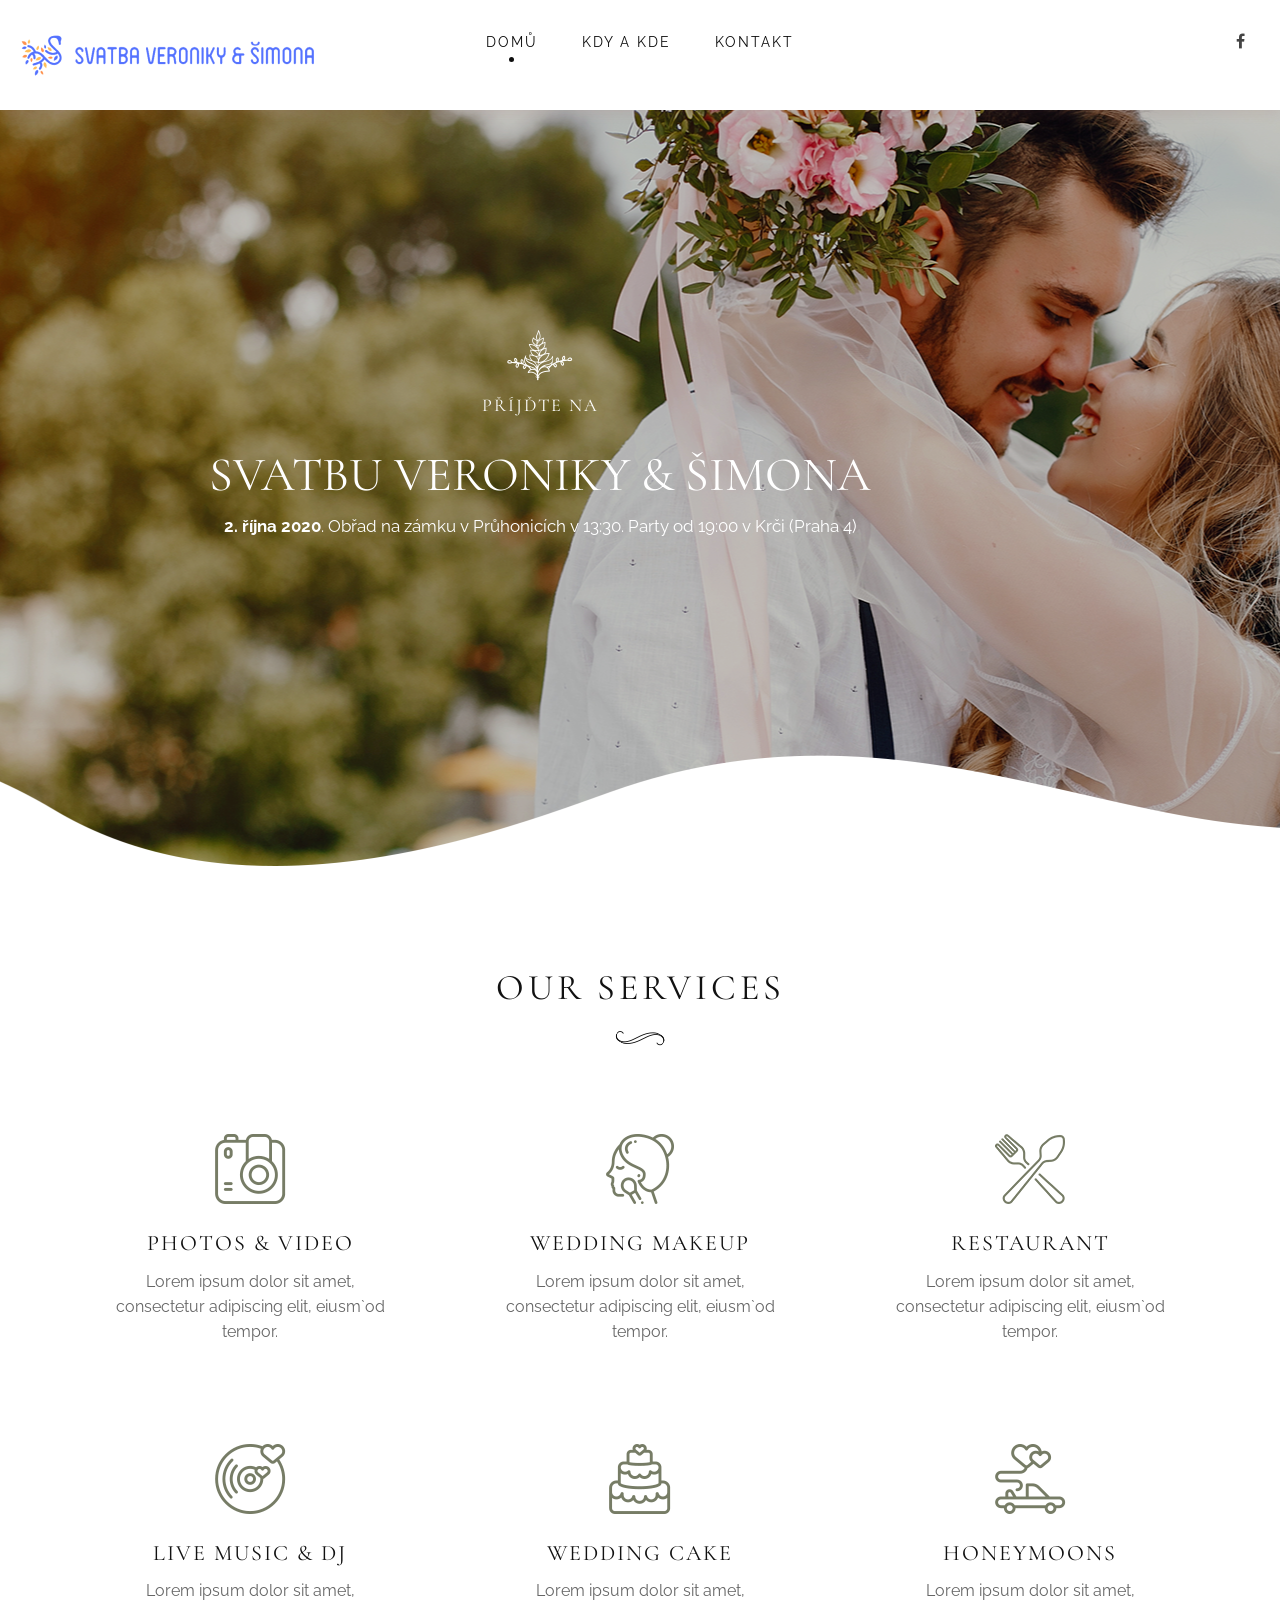
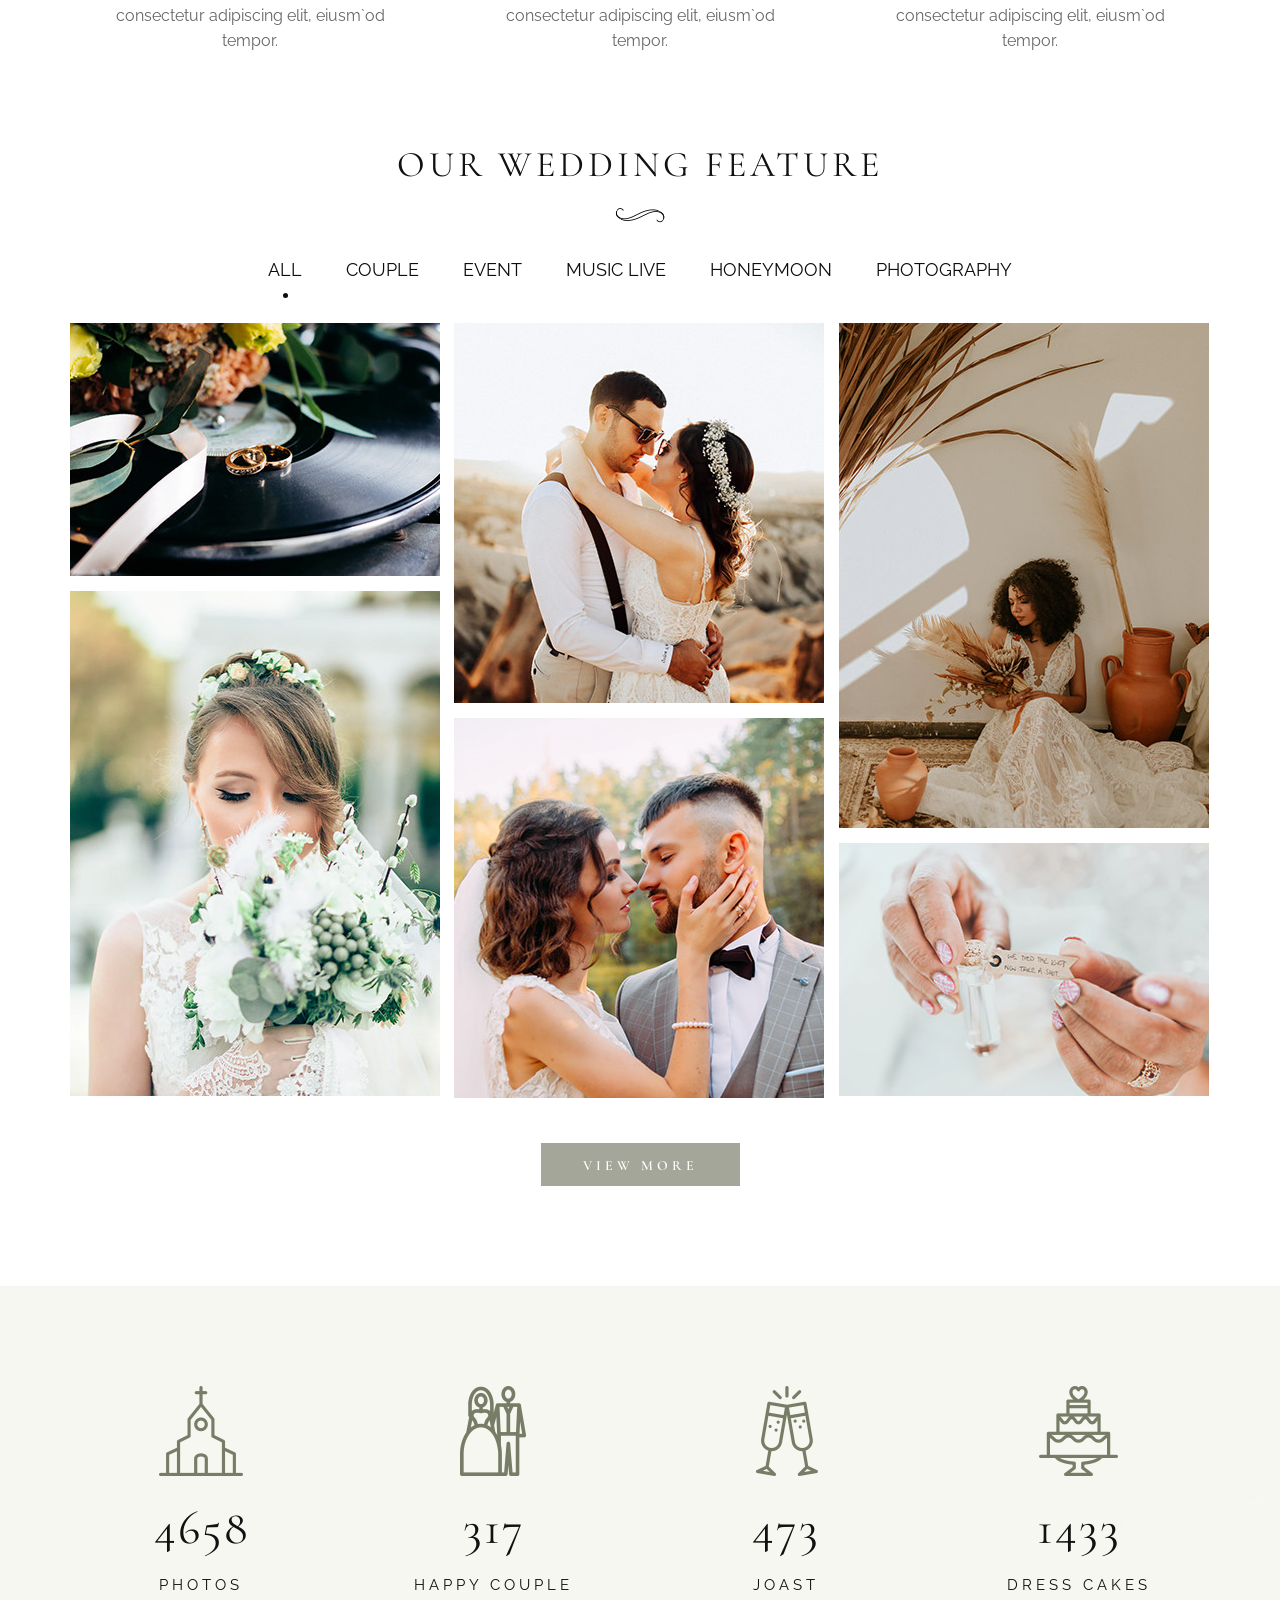
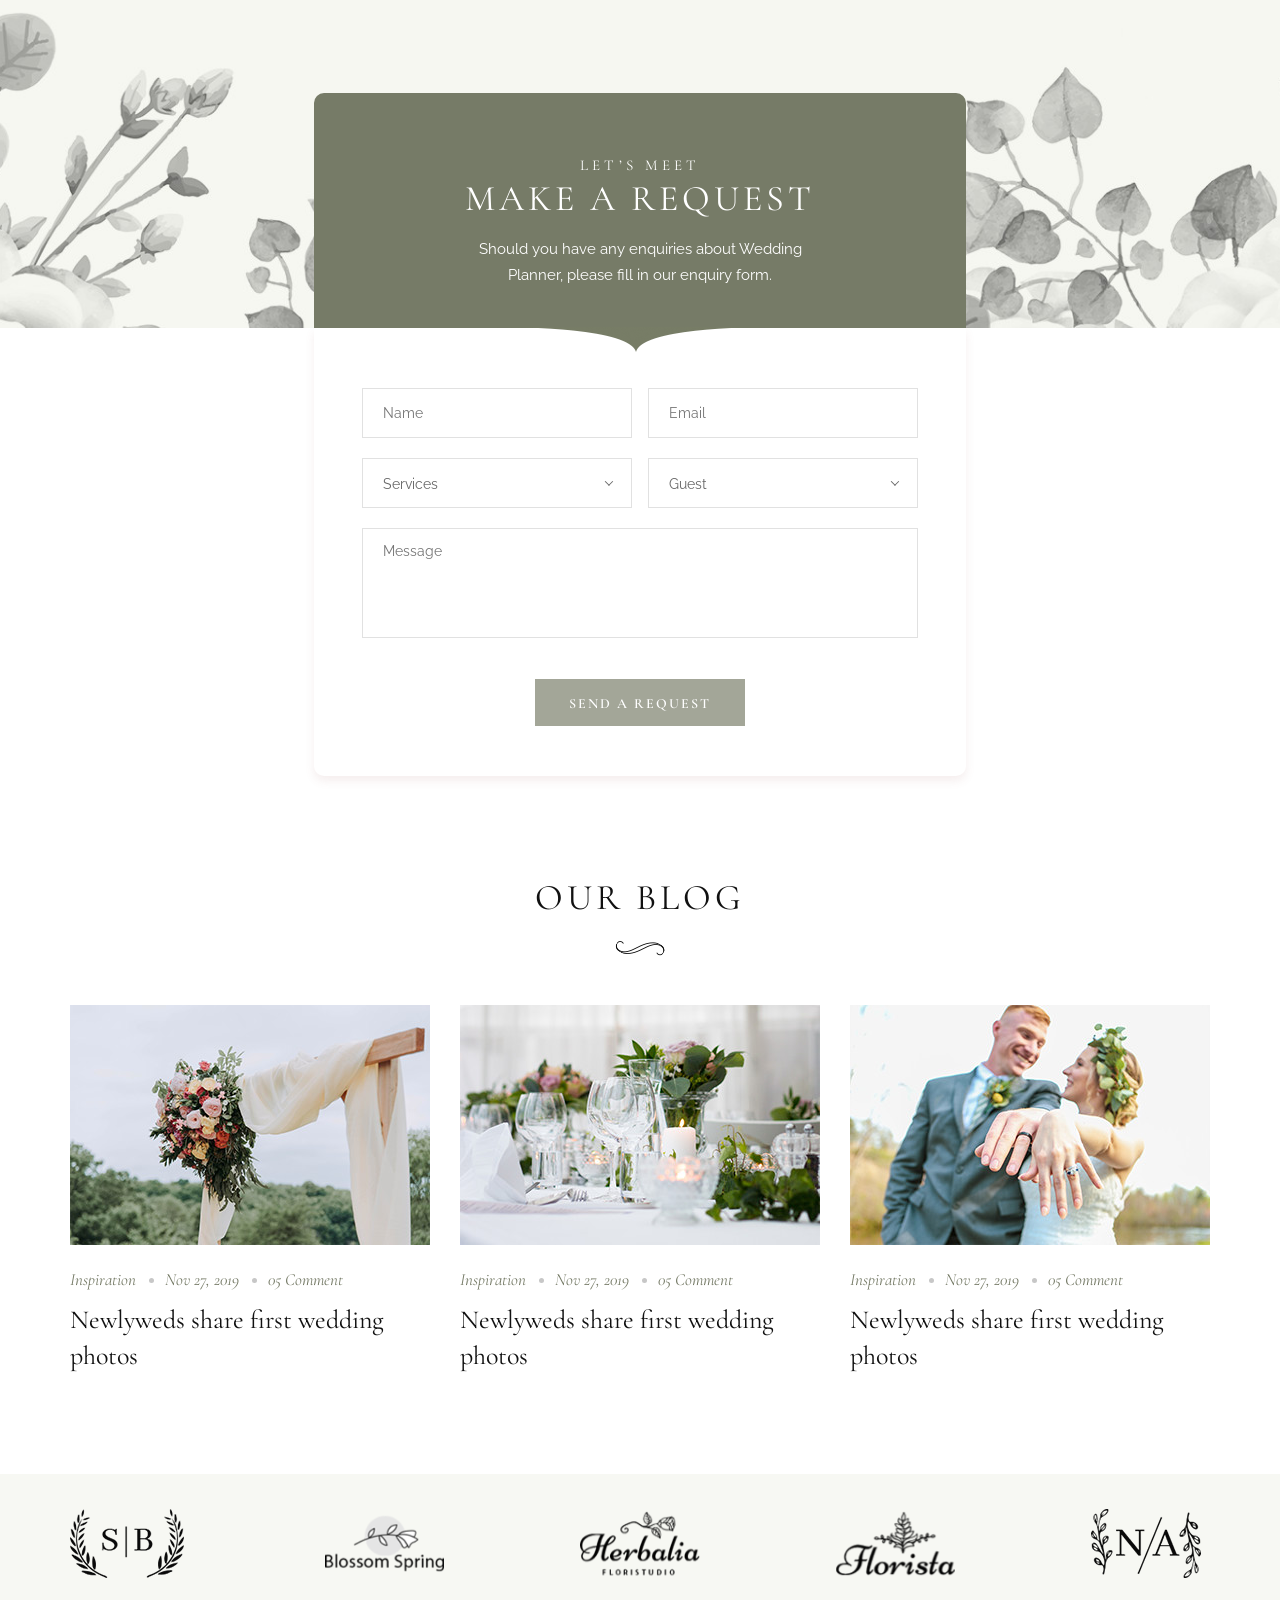
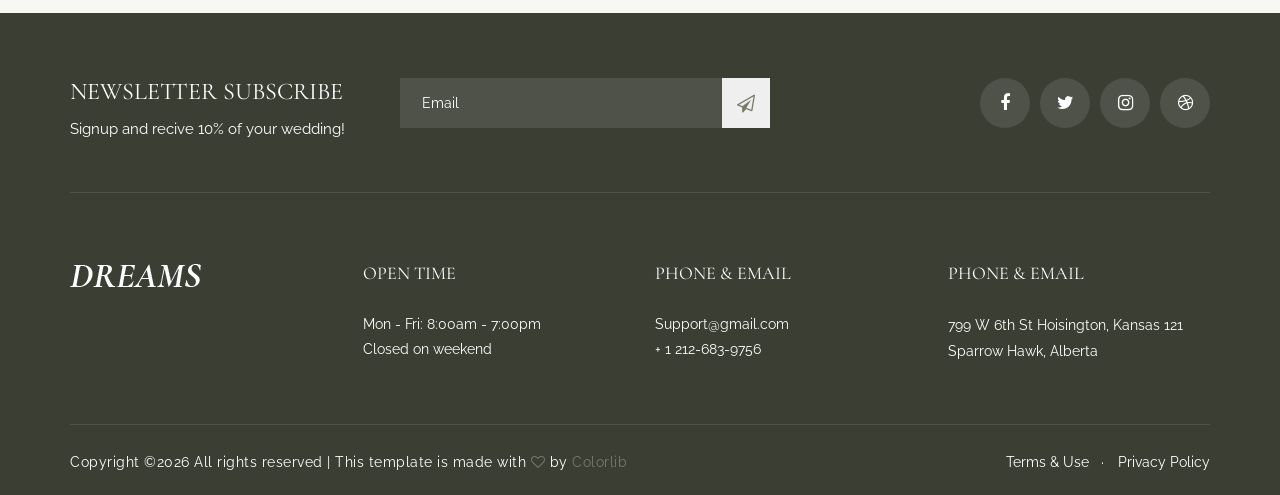
==== commit e08c6dc9: "added logos" ====
--- a/index.html
+++ b/index.html
@@ -38,24 +38,27 @@
             <div class="row">
                 <div class="col-lg-2 col-md-2">
                     <div class="header__logo">
-                        <a href="#"><img src="img/logo.png" alt=""></a>
+                        <a href="#"><img src="img/simon/logoSimonLabut_long_50px.png" alt=""></a>
                     </div>
                 </div>
                 <div class="col-lg-8 col-md-9">
                     <nav class="header__menu mobile-menu">
                         <ul>
-                            <li class="active"><a href="./index.html">Home</a></li>
-                            <li><a href="./services.html">Services</a></li>
-                            <li><a href="./portfolio.html">Portfolio</a></li>
-                            <li><a href="#">Pages</a>
+                            <li class="active"><a href="./index.html">Domů</a></li>
+
+                            <li><a href="#">Kdy a kde</a>
                                 <ul class="dropdown">
-                                    <li><a href="./about.html">About</a></li>
-                                    <li><a href="./team.html">Team</a></li>
-                                    <li><a href="./blog-details.html">Blog Details</a></li>
+                                    <li><a href="./about.html">Obřad</a></li>
+                                    <li><a href="./team.html">Oslava</a></li>
+<!--                                     <li><a href="./blog-details.html">Blog Details</a></li> -->
                                 </ul>
                             </li>
-                            <li><a href="./blog.html">News</a></li>
-                            <li><a href="./contact.html">Contact</a></li>
+<!-- 
+                            <li><a href="./services.html">Místo Obřadu</a></li>
+                            <li><a href="./portfolio.html">Místo oslavy</a></li> -->
+
+<!--                             <li><a href="./blog.html">News</a></li> -->
+                            <li><a href="./contact.html">Kontakt</a></li>
                         </ul>
                     </nav>
                 </div>
@@ -63,13 +66,13 @@
                     <div class="header__right">
                         <div class="header__right__social">
                             <a href="#"><i class="fa fa-facebook"></i></a>
-                            <a href="#"><i class="fa fa-twitter"></i></a>
+<!--                             <a href="#"><i class="fa fa-twitter"></i></a>
                             <a href="#"><i class="fa fa-instagram"></i></a>
-                            <a href="#"><i class="fa fa-dribbble"></i></a>
-                        </div>
-                        <div class="header__right__search">
+                            <a href="#"><i class="fa fa-dribbble"></i></a> -->
+                        </div>
+<!--                         <div class="header__right__search">
                             <a href="#" class="search-switch"><i class="fa fa-search"></i></a>
-                        </div>
+                        </div> -->
                     </div>
                 </div>
             </div>
@@ -83,9 +86,9 @@
         <div class="container-fluid">
             <div class="hero__text">
                 <img src="img/icon/hi.png" alt="">
-                <h5>Welcom to Dream</h5>
-                <h2>Plan the perfect wedding</h2>
-                <p>Lorem ipsum dolor sit amet, consectetur adipiscing elit, eiusm`od tempor. </p>
+                <h5>Příjďte na</h5>
+                <h2>Svatbu Veroniky & Šimona</h2>
+                <p><strong>2. října 2020</strong>. Obřad na zámku v Průhonicích v 13:30. Party od 19:00 v Krči (Praha 4)</p>
             </div>
         </div>
     </section>
--- a/css/style.css
+++ b/css/style.css
@@ -83,6 +83,16 @@
 
 img {
   max-width: 100%;
+}
+
+.header__logo a img{
+  max-width: none;
+}
+
+@media only screen and (min-width: 767px) and (max-width: 868px) {
+  .header__logo a img{
+    max-width: 100%;
+  }
 }
 
 input:focus,
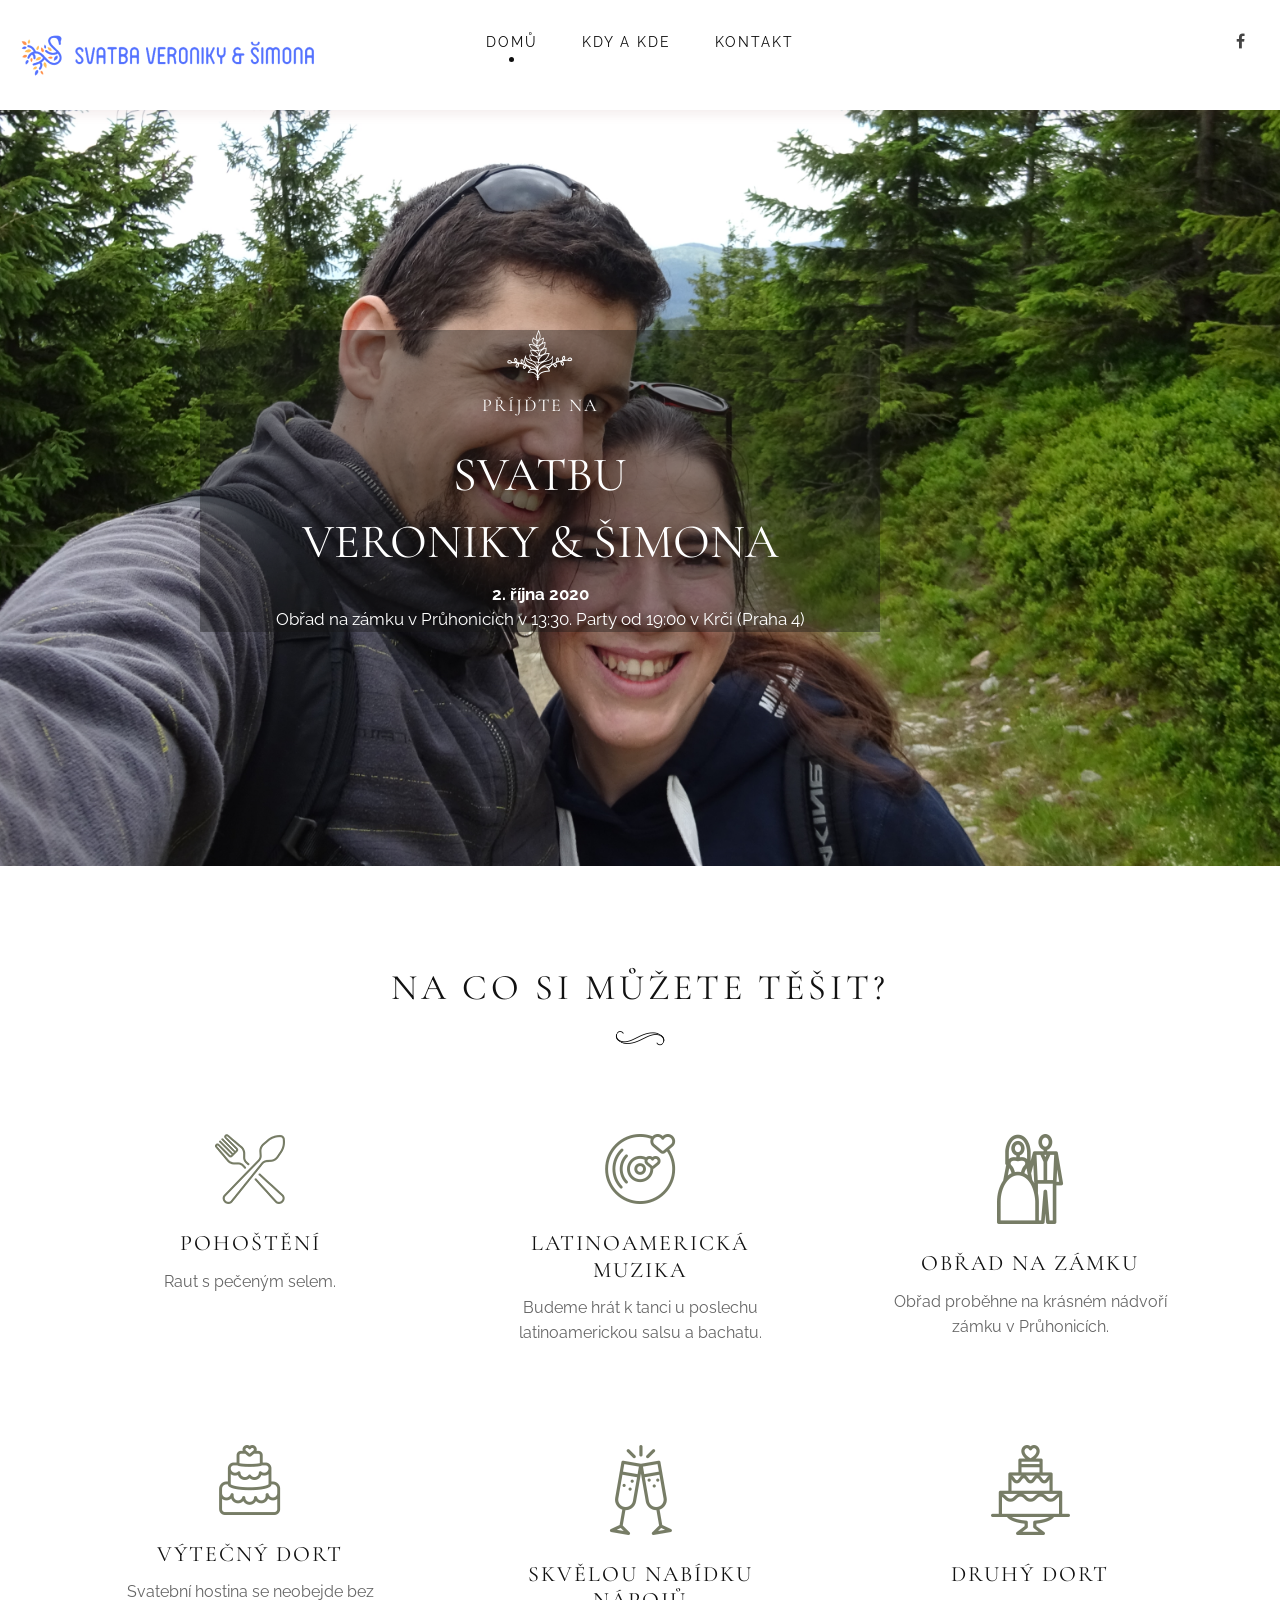
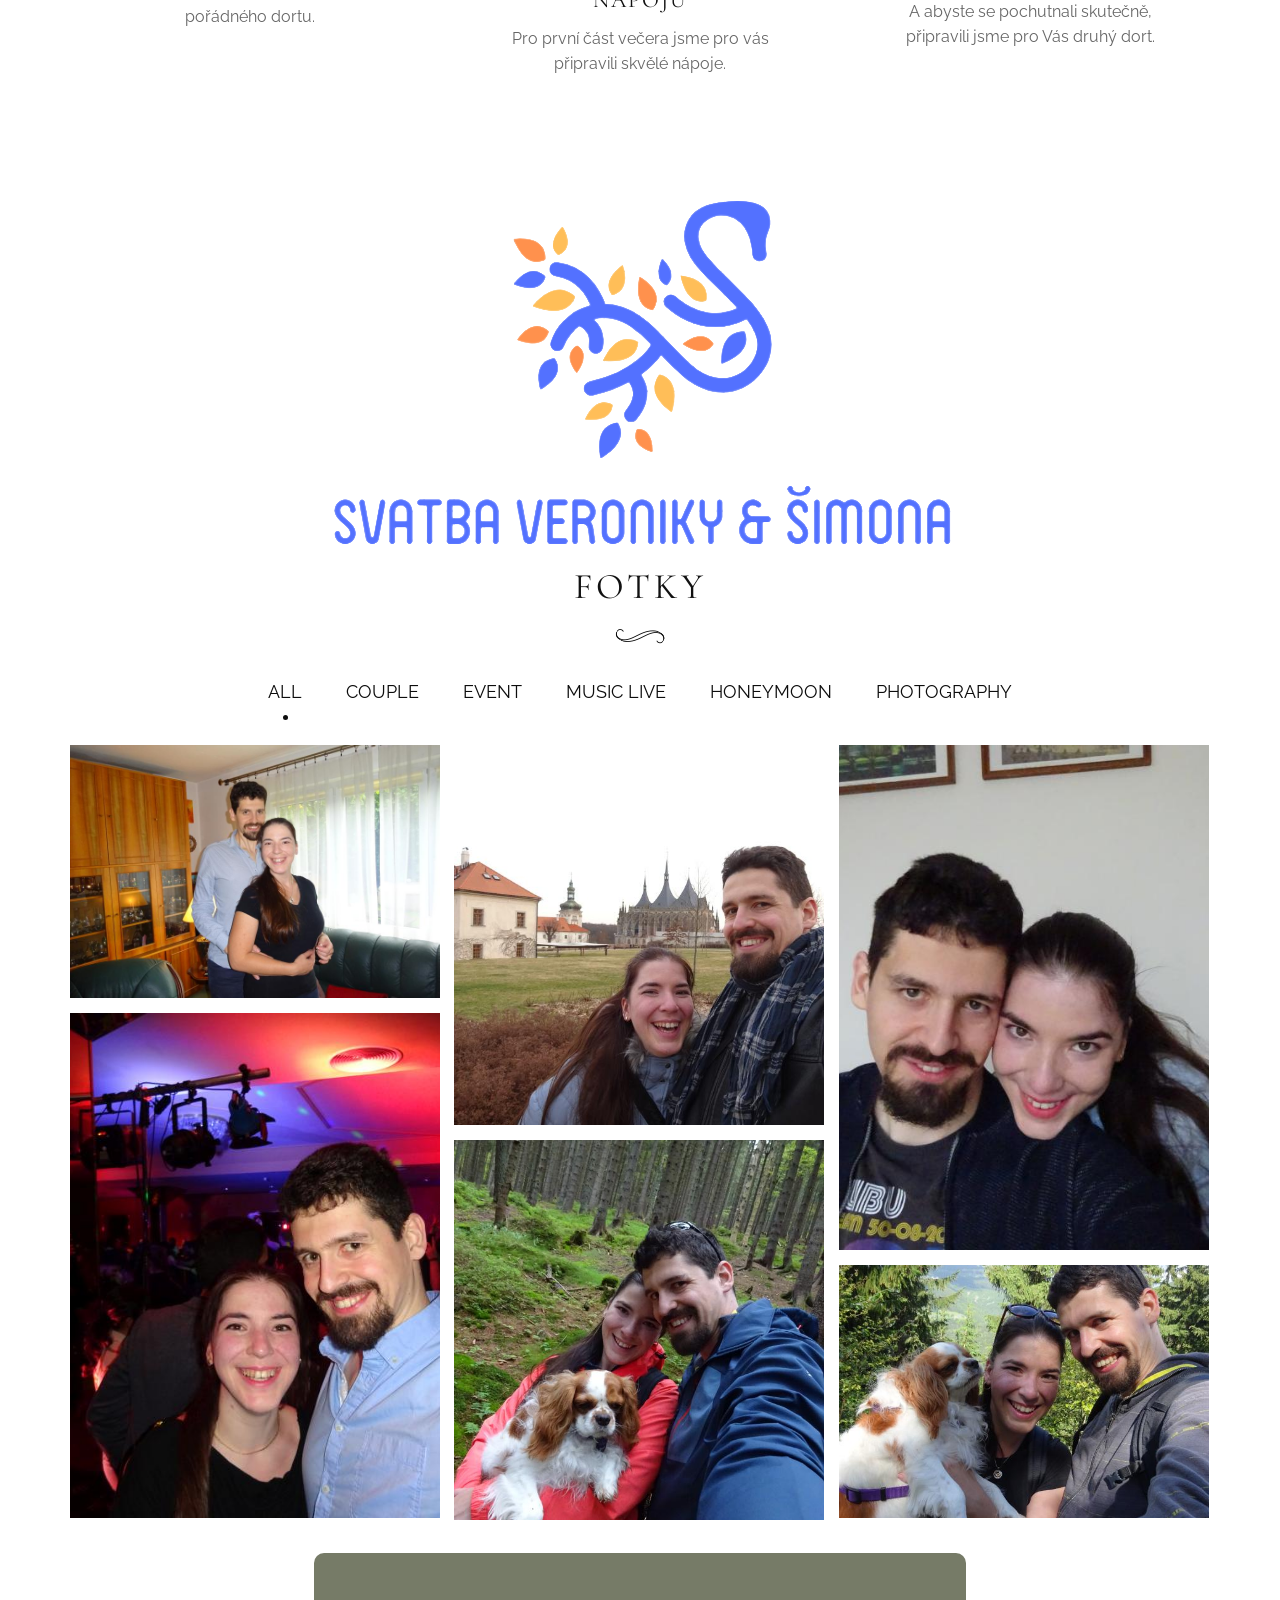
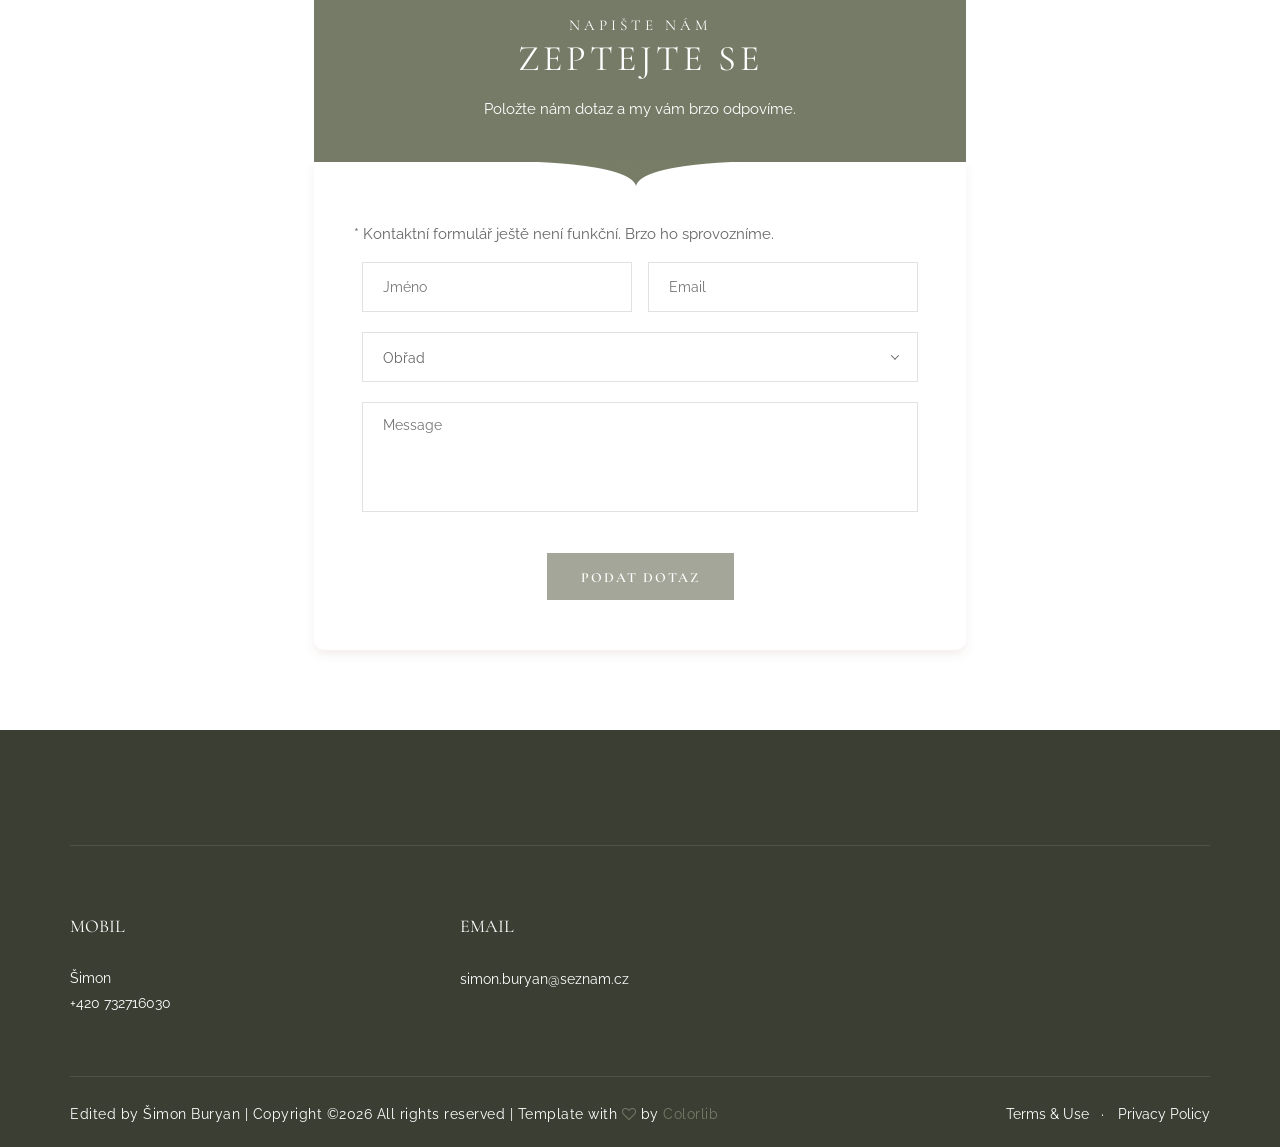
==== commit fcaed1ec: "photo edits" ====
--- a/index.html
+++ b/index.html
@@ -58,7 +58,7 @@
                             <li><a href="./portfolio.html">Místo oslavy</a></li> -->
 
 <!--                             <li><a href="./blog.html">News</a></li> -->
-                            <li><a href="./contact.html">Kontakt</a></li>
+                            <li><a href="#form">Kontakt</a></li>
                         </ul>
                     </nav>
                 </div>
@@ -82,13 +82,16 @@
     <!-- Header End -->
 
     <!-- Hero Section Begin -->
-    <section class="hero set-bg" data-setbg="img/hero.png">
+<!--     <section class="hero set-bg" data-setbg="img/hero2.png"> -->
+    <section class="hero set-bg backStyle">
         <div class="container-fluid">
-            <div class="hero__text">
+            <div class="hero__text hero__text__back">
                 <img src="img/icon/hi.png" alt="">
-                <h5>Příjďte na</h5>
-                <h2>Svatbu Veroniky & Šimona</h2>
-                <p><strong>2. října 2020</strong>. Obřad na zámku v Průhonicích v 13:30. Party od 19:00 v Krči (Praha 4)</p>
+                <h5 class="">Příjďte na</h5>
+                <h2 class="">Svatbu</h2>
+                <h2 class="">Veroniky & Šimona</h2>
+                <p class=""><strong>2. října 2020</strong></p> 
+                <p class="">Obřad na zámku v Průhonicích v 13:30. Party od 19:00 v Krči (Praha 4)</p>
             </div>
         </div>
     </section>
@@ -100,54 +103,64 @@
             <div class="row">
                 <div class="col-lg-12">
                     <div class="section-title">
-                        <h2>Our services</h2>
+                        <h2>Na co si můžete těšit?</h2>
                         <img src="img/icon/ti.png" alt="">
                     </div>
                 </div>
             </div>
             <div class="row">
-                <div class="col-lg-4 col-md-6 col-sm-6">
-                    <div class="services__item">
-                        <img src="img/icon/si-1.png" alt="">
-                        <h4>Photos & Video</h4>
-                        <p>Lorem ipsum dolor sit amet, consectetur adipiscing elit, eiusm`od tempor.</p>
-                    </div>
-                </div>
-                <div class="col-lg-4 col-md-6 col-sm-6">
-                    <div class="services__item">
-                        <img src="img/icon/si-2.png" alt="">
-                        <h4>Wedding Makeup</h4>
-                        <p>Lorem ipsum dolor sit amet, consectetur adipiscing elit, eiusm`od tempor.</p>
-                    </div>
-                </div>
+
                 <div class="col-lg-4 col-md-6 col-sm-6">
                     <div class="services__item">
                         <img src="img/icon/si-3.png" alt="">
-                        <h4>Restaurant</h4>
-                        <p>Lorem ipsum dolor sit amet, consectetur adipiscing elit, eiusm`od tempor.</p>
-                    </div>
-                </div>
+                        <h4>Pohoštění</h4>
+                        <p>Raut s pečeným selem.</p>
+                    </div>
+                </div>
+
                 <div class="col-lg-4 col-md-6 col-sm-6">
                     <div class="services__item">
                         <img src="img/icon/si-4.png" alt="">
-                        <h4>Live Music & DJ</h4>
-                        <p>Lorem ipsum dolor sit amet, consectetur adipiscing elit, eiusm`od tempor.</p>
-                    </div>
-                </div>
+                        <h4>Latinoamerická muzika</h4>
+                        <p>Budeme hrát k tanci u poslechu latinoamerickou salsu a bachatu.</p>
+                    </div>
+                </div>
+
+                <div class="col-lg-4 col-md-6 col-sm-6">
+                    <div class="services__item">
+                        <!-- <img src="img/icon/si-1.png" alt=""> -->
+                        <img src="img/icon/ci-2.png" alt="">
+                        <h4>Obřad na zámku</h4>
+                        <p>Obřad proběhne na krásném nádvoří zámku v Průhonicích.</p>
+                    </div>
+                </div>
+
                 <div class="col-lg-4 col-md-6 col-sm-6">
                     <div class="services__item">
                         <img src="img/icon/si-5.png" alt="">
-                        <h4>Wedding cake</h4>
-                        <p>Lorem ipsum dolor sit amet, consectetur adipiscing elit, eiusm`od tempor.</p>
-                    </div>
-                </div>
+                        <h4>Výtečný dort</h4>
+                        <p>Svatební hostina se neobejde bez pořádného dortu.</p>
+                    </div>
+                </div>
+
                 <div class="col-lg-4 col-md-6 col-sm-6">
                     <div class="services__item">
-                        <img src="img/icon/si-6.png" alt="">
-                        <h4>Honeymoons</h4>
-                        <p>Lorem ipsum dolor sit amet, consectetur adipiscing elit, eiusm`od tempor.</p>
-                    </div>
-                </div>
+                        <!-- <img src="img/icon/si-2.png" alt=""> -->
+                        <img src="img/icon/ci-3.png" alt="">
+                        <h4>Skvělou nabídku nápojů</h4>
+                        <p>Pro první část večera jsme pro vás připravili skvělé nápoje.</p>
+                    </div>
+                </div>
+
+
+                <div class="col-lg-4 col-md-6 col-sm-6">
+                    <div class="services__item">
+                        <!-- <img src="img/icon/si-6.png" alt=""> -->
+                        <img src="img/icon/ci-4.png" alt="">
+                        <h4>Druhý dort</h4>
+                        <p>A abyste se pochutnali skutečně, připravili jsme pro Vás druhý dort.</p>
+                    </div>
+                </div> 
             </div>
         </div>
     </section>
@@ -159,7 +172,8 @@
             <div class="row">
                 <div class="col-lg-12">
                     <div class="section-title">
-                        <h2>Our wedding feature</h2>
+                        <img src="img/simon/logoSimonLabut.png" alt="logo">
+                        <h2>Fotky</h2>
                         <img src="img/icon/ti.png" alt="">
                     </div>
                     <ul class="filter__controls">
@@ -174,45 +188,45 @@
             </div>
             <div class="feature__gallery">
                 <div class="grid-sizer"></div>
-                <div class="fg__item photography set-bg" data-setbg="img/features/feature-1.jpg">
+                <div class="fg__item photography set-bg backStyle back1" data-setbg="img/features/feature-1.jpg">
                     <div class="fg__item__text">
-                        <span>Ceremonies</span>
-                        <h2>Christina & Evelyn</h2>
-                    </div>
-                </div>
-                <div class="fg__item honeymoon mid_item set-bg" data-setbg="img/features/feature-2.jpg">
+                        <span>Fotka</span>
+                        <h2>Veronika & Šimon</h2>
+                    </div>
+                </div>
+                <div class="fg__item honeymoon mid_item set-bg backStyle back2" data-setbg="img/features/feature-2.jpg">
                     <div class="fg__item__text">
-                        <span>Ceremonies</span>
-                        <h2>Christina & Evelyn</h2>
-                    </div>
-                </div>
-                <div class="fg__item music large_item set-bg" data-setbg="img/features/feature-3.jpg">
+                        <span>Fotka</span>
+                        <h2>Veronika & Šimon</h2>
+                    </div>
+                </div>
+                <div class="fg__item music large_item set-bg backStyle back3" data-setbg="img/features/feature-3.jpg">
                     <div class="fg__item__text">
-                        <span>Ceremonies</span>
-                        <h2>Christina & Evelyn</h2>
-                    </div>
-                </div>
-                <div class="fg__item event large_item set-bg" data-setbg="img/features/feature-4.jpg">
+                        <span>Fotka</span>
+                        <h2>Veronika & Šimon</h2>
+                    </div>
+                </div>
+                <div class="fg__item event large_item set-bg backStyle back4" data-setbg="img/features/feature-4.jpg">
                     <div class="fg__item__text">
-                        <span>Ceremonies</span>
-                        <h2>Christina & Evelyn</h2>
-                    </div>
-                </div>
-                <div class="fg__item couple mid_item set-bg" data-setbg="img/features/feature-5.jpg">
+                        <span>Fotka 4</span>
+                        <h2>Veronika & Šimon</h2>
+                    </div>
+                </div>
+                <div class="fg__item couple mid_item set-bg backStyle back5" data-setbg="img/features/feature-5.jpg">
                     <div class="fg__item__text">
-                        <span>Ceremonies</span>
-                        <h2>Christina & Evelyn</h2>
-                    </div>
-                </div>
-                <div class="fg__item photography set-bg" data-setbg="img/features/feature-6.jpg">
+                        <span>Fotka</span>
+                        <h2>Veronika & Šimon</h2>
+                    </div>
+                </div>
+                <div class="fg__item photography set-bg backStyle back6" data-setbg="img/features/feature-6.jpg">
                     <div class="fg__item__text">
-                        <span>Ceremonies</span>
-                        <h2>Christina & Evelyn</h2>
-                    </div>
-                </div>
-            </div>
-            <div class="row">
-                <div class="col-lg-12 text-center">
+                        <span>Fotka</span>
+                        <h2>Veronika & Šimon</h2>
+                    </div>
+                </div>
+            </div>
+            <div class="row">
+                <div class="col-lg-12 text-center back6">
                     <div class="load__more">
                         <a href="#" class="primary-btn">View more</a>
                     </div>
@@ -222,8 +236,13 @@
     </section>
     <!-- Feature Section End -->
 
+    <section class="row placeholder">
+        <div class="placeholder__block">
+
+        </div>
+    </section>
     <!-- Counter Section Begin -->
-    <div class="counter spad set-bg" data-setbg="img/counter-bg.jpg">
+<!--     <div class="counter spad set-bg" data-setbg="img/counter-bg.jpg">
         <div class="container">
             <div class="row">
                 <div class="col-lg-3 col-md-3 col-sm-6">
@@ -256,45 +275,46 @@
                 </div>
             </div>
         </div>
-    </div>
+    </div> -->
     <!-- Counter Section End -->
 
     <!-- Request Form Section Begin -->
-    <section class="request">
+    <section id="form" class="request">
         <div class="container">
             <div class="row d-flex justify-content-center">
                 <div class="col-lg-7">
                     <div class="request__form">
                         <div class="section-title">
-                            <span>let’s meet</span>
-                            <h2>Make a request</h2>
-                            <p>Should you have any enquiries about Wedding Planner, please fill in our enquiry form.</p>
+                            <span>Napište nám</span>
+                            <h2>Zeptejte se</h2>
+                            <p>Položte nám dotaz a my vám brzo odpovíme.</p>
                         </div>
                         <form action="#">
                             <div class="row">
+                                <p>* Kontaktní formulář ještě není funkční. Brzo ho sprovozníme.</p>
                                 <div class="col-lg-6 col-md-6 col-sm-6 px-2">
-                                    <input type="text" placeholder="Name">
+                                    <input type="text" placeholder="Jméno">
                                 </div>
                                 <div class="col-lg-6 col-md-6 col-sm-6 px-2">
                                     <input type="text" placeholder="Email">
                                 </div>
-                                <div class="col-lg-6 col-md-6 col-sm-6 px-2">
+                                <div class="col-lg-12 col-md-12 col-sm-12 px-2">
                                     <select>
-                                        <option value="">Services</option>
-                                        <option value="">Option 1</option>
-                                        <option value="">Option 2</option>
+                                        <option value="">Obřad</option>
+                                        <option value="">Party</option>
+                                        <option value="">Ostatní</option>
                                     </select>
                                 </div>
-                                <div class="col-lg-6 col-md-6 col-sm-6 px-2">
+<!--                                 <div class="col-lg-6 col-md-6 col-sm-6 px-2">
                                     <select>
                                         <option value="">Guest</option>
                                         <option value="">Option 1</option>
                                         <option value="">Option 2</option>
                                     </select>
-                                </div>
+                                </div> -->
                                 <div class="col-lg-12 px-2 text-center">
                                     <textarea placeholder="Message"></textarea>
-                                    <button type="submit" class="site-btn">send a request</button>
+                                    <button type="submit" class="site-btn">Podat dotaz</button>
                                 </div>
                             </div>
                         </form>
@@ -305,8 +325,14 @@
     </section>
     <!-- Request Form Section End -->
 
+    <section class="row placeholder">
+        <div class="placeholder__block">
+
+        </div>
+    </section>
+
     <!-- Latest Blog Section Begin -->
-    <section class="latest spad">
+<!--     <section class="latest spad">
         <div class="container">
             <div class="row">
                 <div class="col-lg-12">
@@ -352,11 +378,11 @@
                 </div>
             </div>
         </div>
-    </section>
+    </section> -->
     <!-- Latest Blog Section End -->
 
     <!-- Logo Begin -->
-    <div class="logo">
+<!--     <div class="logo">
         <div class="container">
             <div class="row">
                 <div class="col-lg-12">
@@ -380,7 +406,7 @@
                 </div>
             </div>
         </div>
-    </div>
+    </div> -->
     <!-- Logo End -->
 
     <!-- Footer Section Begin -->
@@ -388,7 +414,7 @@
         <div class="container">
             <div class="footer__top">
                 <div class="row">
-                    <div class="col-lg-8 col-md-6">
+<!--                     <div class="col-lg-8 col-md-6">
                         <div class="footer___subscribe">
                             <div class="footer__subscribe__text">
                                 <h4>Newsletter Subscribe</h4>
@@ -409,16 +435,16 @@
                             <a href="#"><i class="fa fa-instagram"></i></a>
                             <a href="#"><i class="fa fa-dribbble"></i></a>
                         </div>
-                    </div>
-                </div>
-            </div>
-            <div class="row">
-                <div class="col-lg-3 col-md-3 col-sm-6">
-                    <div class="footer__logo">
-                        <a href="#"><img src="img/footer-logo.png" alt=""></a>
-                    </div>
-                </div>
-                <div class="col-lg-3 col-md-3 col-sm-6">
+                    </div> -->
+                </div>
+            </div>
+            <div class="row">
+<!--             <div class="col-lg-3 col-md-3 col-sm-6">
+                    <div class="footer__logo"> -->
+                        <!-- <a href="#"><img src="img/footer-logo.png" alt=""></a> -->
+<!--                     </div>
+                </div> -->
+                <!-- <div class="col-lg-3 col-md-3 col-sm-6">
                     <div class="footer__widget">
                         <h5>open time</h5>
                         <ul>
@@ -426,20 +452,20 @@
                             <li>Closed on weekend</li>
                         </ul>
                     </div>
-                </div>
-                <div class="col-lg-3 col-md-3 col-sm-6">
+                </div> -->
+                <div class="col-lg-4 col-md-6 col-sm-12">
                     <div class="footer__widget">
-                        <h5>Phone & email</h5>
+                        <h5>Mobil</h5>
                         <ul>
-                            <li>Support@gmail.com</li>
-                            <li>+ 1 212-683-9756</li>
+                            <li>Šimon</li>
+                            <li>+420 732716030</li>
                         </ul>
                     </div>
                 </div>
-                <div class="col-lg-3 col-md-3 col-sm-6">
+                <div class="col-lg-4 col-md-6 col-sm-12">
                     <div class="footer__widget">
-                        <h5>Phone & email</h5>
-                        <p>799 W 6th St Hoisington, Kansas 121 Sparrow Hawk, Alberta</p>
+                        <h5>Email</h5>
+                        <p>simon.buryan@seznam.cz</p>
                     </div>
                 </div>
             </div>
@@ -447,9 +473,9 @@
                 <div class="row">
                     <div class="col-lg-7 col-md-7">
                         <!-- Link back to Colorlib can't be removed. Template is licensed under CC BY 3.0. -->
-                        <p class="footer__copyright__text">Copyright &copy;<script>
+                        <p class="footer__copyright__text">Edited by Šimon Buryan | Copyright &copy;<script>
                             document.write(new Date().getFullYear());
-                        </script> All rights reserved | This template is made with <i class="fa fa-heart-o"
+                        </script> All rights reserved | Template with <i class="fa fa-heart-o"
                         aria-hidden="true"></i> by <a href="https://colorlib.com" target="_blank">Colorlib</a>
                     </p>
                     <!-- Link back to Colorlib can't be removed. Template is licensed under CC BY 3.0. -->
--- a/css/style.css
+++ b/css/style.css
@@ -1921,6 +1921,56 @@
   color: #444444;
 }
 
+/*Simon edits*/
+html {
+  scroll-behavior: smooth;
+}
+
+.hero.set-bg{
+  background-image: url(/img/simon/hero30.png);
+}
+
+.backStyle{
+  background-position: center;
+  background-repeat: no-repeat;
+  background-size: cover;
+}
+
+@media only screen and (max-width: 1700px) {
+  .hero__text__back{
+    background-color: rgba(20, 20, 20, 0.4);
+  }
+}
+
+.placeholder .placeholder__block {
+  min-height: 5rem;
+  padding: 2rem 0rem;
+}
+
+.feature__gallery .back1 {
+  background-image: url(/img/simon/photos/mydva.jpg);
+}
+
+.feature__gallery .back2 {
+  background-image: url(/img/simon/photos/kutnahora.jpg);
+}
+
+.feature__gallery .back3 {
+  background-image: url(/img/simon/photos/mydvapodebrady.jpg);
+}
+
+.feature__gallery .back4 {
+  background-image: url(/img/simon/photos/partysalsa.jpg);
+}
+
+.feature__gallery .back5 {
+  background-image: url(/img/simon/photos/kikaamyles.jpg);
+}
+
+.feature__gallery .back6 {
+  background-image: url(/img/simon/photos/kikaamy.jpg);
+}
+
 /*--------------------------------- Responsive Media Quaries -----------------------------*/
 @media only screen and (min-width: 1500px) and (max-width: 1920px) {
   .header {
